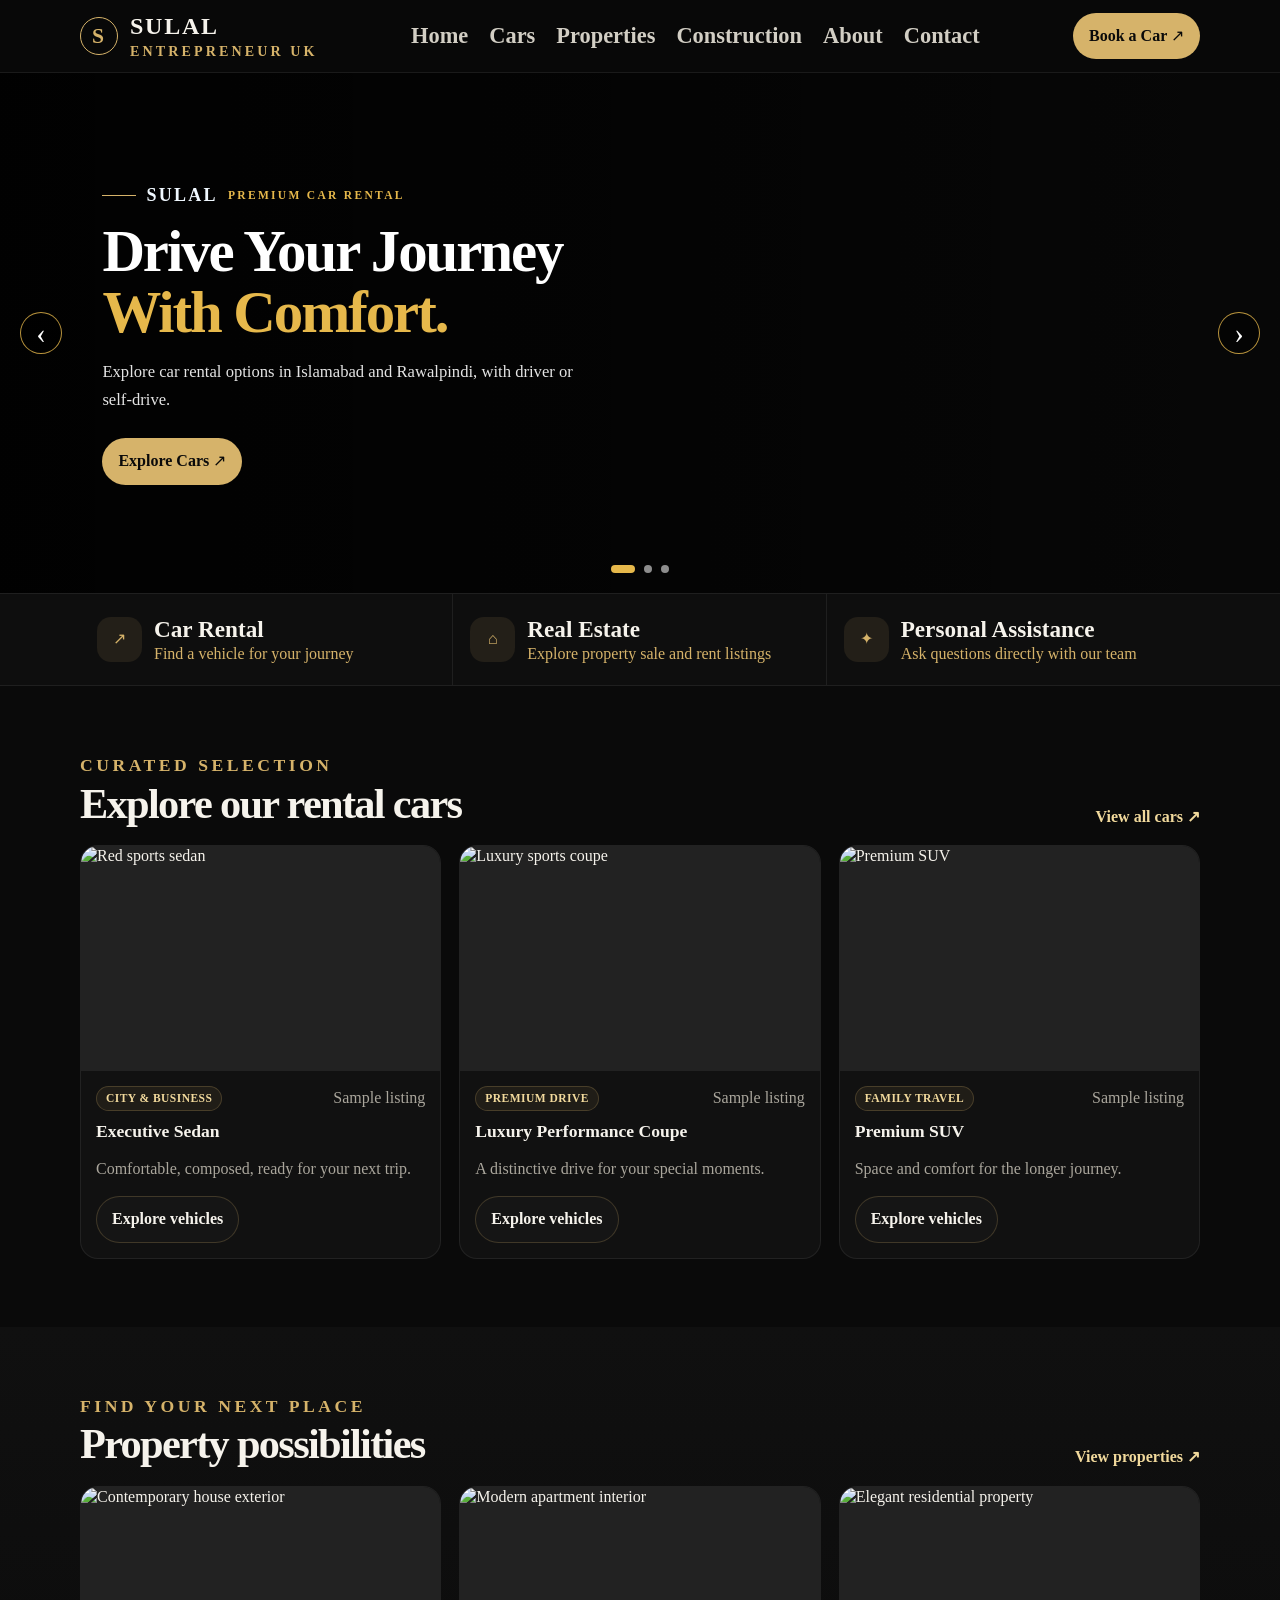
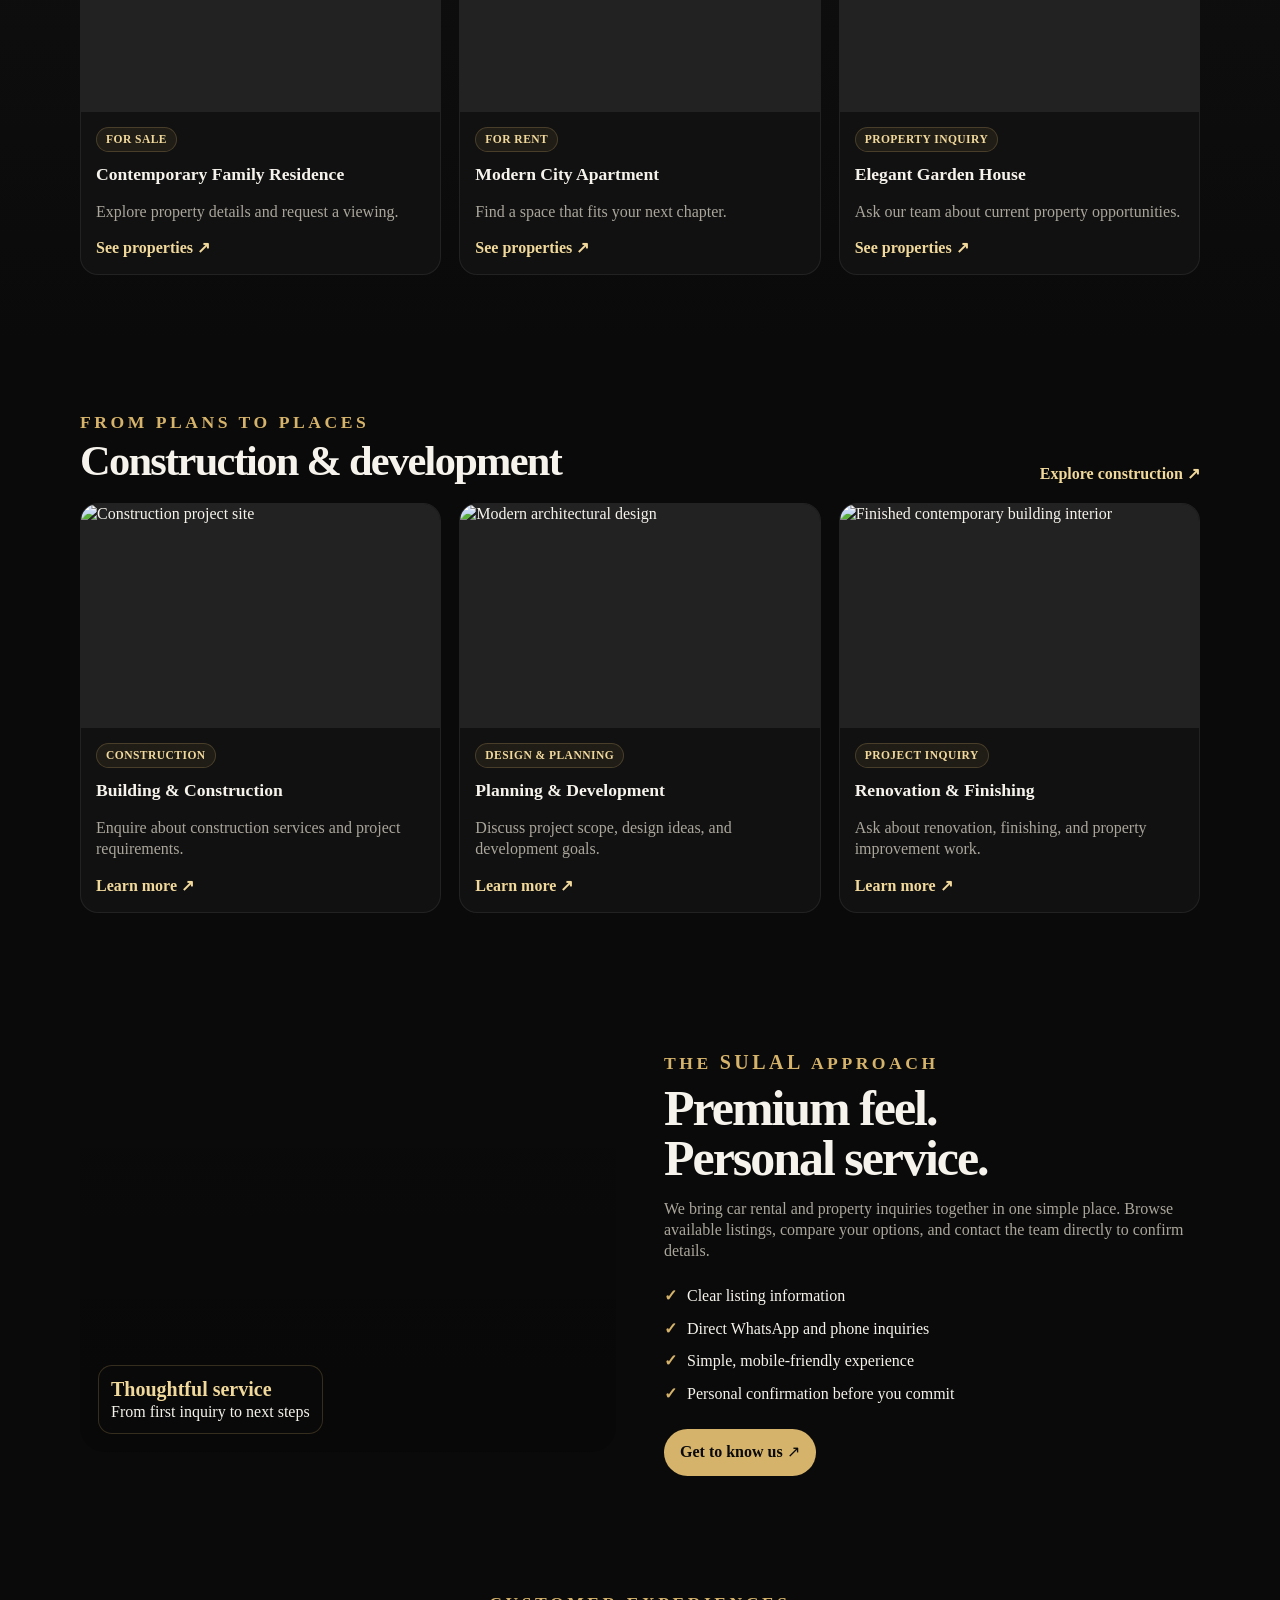
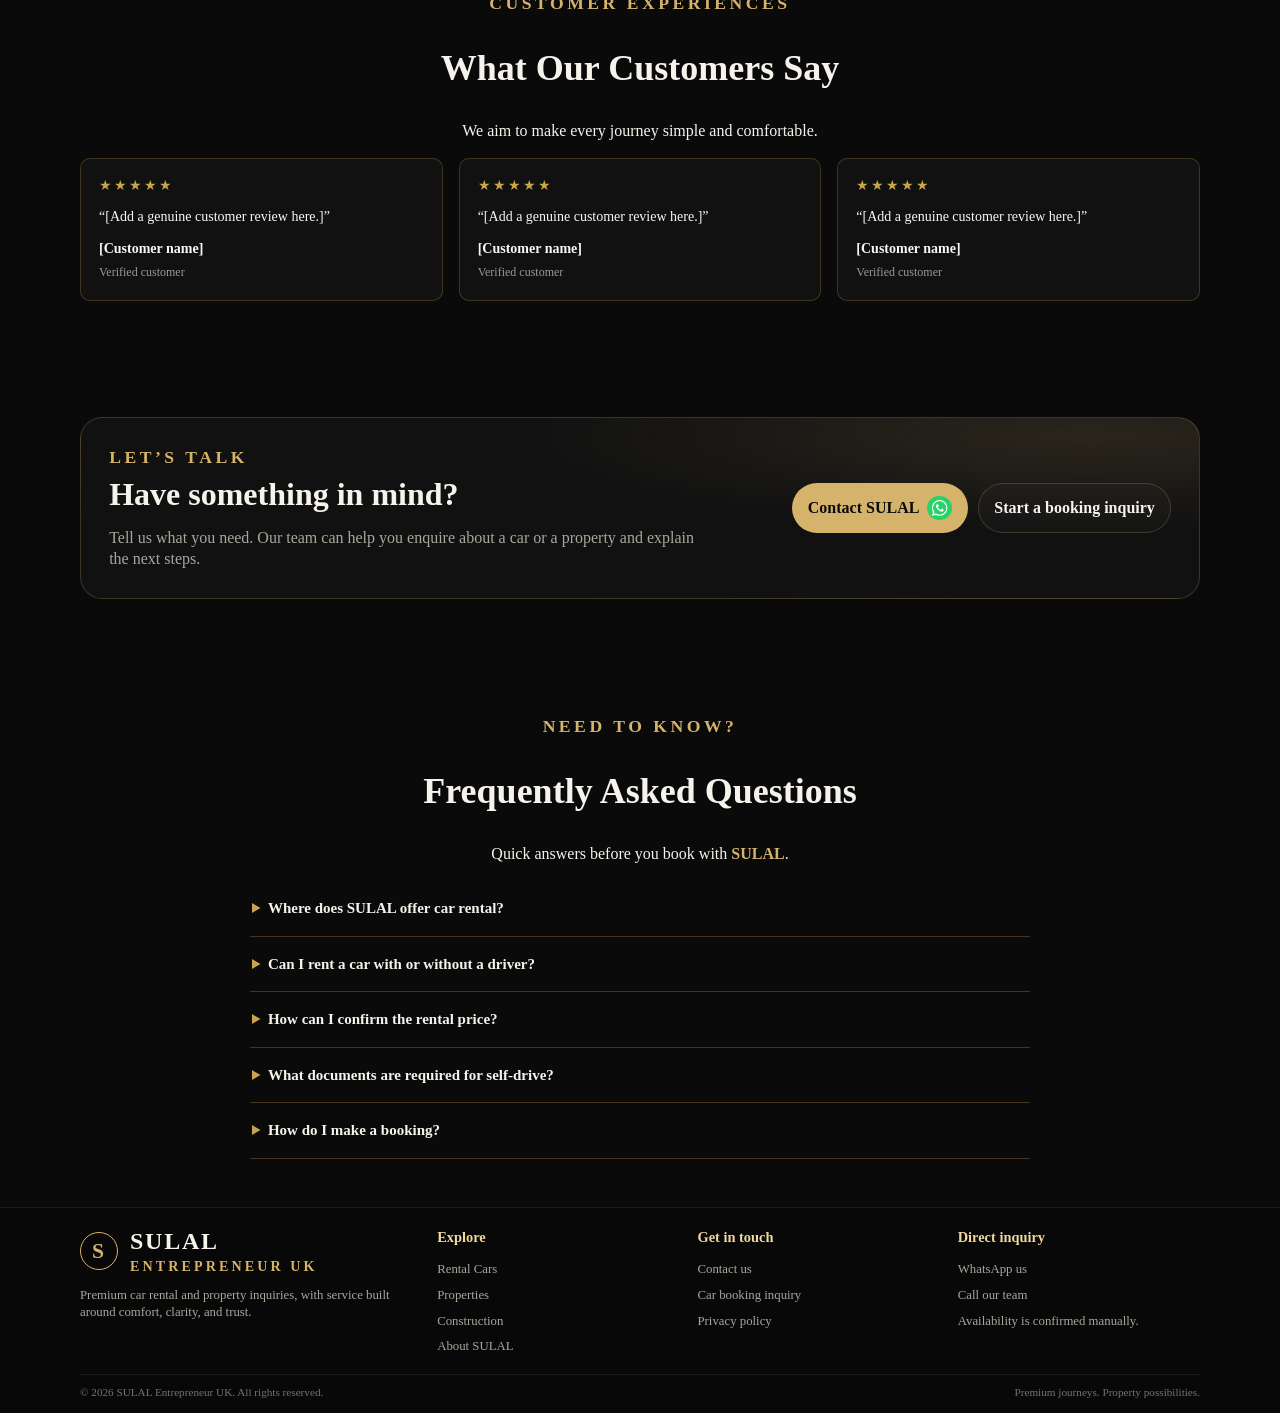
==== index.html @ 14d0d563 "initial files are added" ====
<!doctype html>
<html lang="en-GB">
  <head>
    <title>SULAL ENTREPRENEUR.UK</title>
    <meta
      name="description"
      content="Explore car rental options in Islamabad and Rawalpindi with driver or self-drive. View available cars and contact SULAL to confirm rates and availability."
    />
    <meta charset="utf-8" />
    <meta name="viewport" content="width=device-width, initial-scale=1" />
    <meta name="theme-color" content="#0a0a0a" />
    <link rel="icon" href="images/branding/favicon.svg" type="image/svg+xml" />
    <link rel="stylesheet" href="css/components.css" />
    <link rel="stylesheet" href="css/style.css" />
    <!-- <link rel="stylesheet" href="css/responsive.css" /> -->
    <link rel="stylesheet" href="css/responsiveClaude.css" />
    <script defer src="js/config.js"></script>
    <script defer src="js/main.js"></script>
  </head>
  <body>
    <header class="site-header">
      <div class="container navbar">
        <a
          class="brand"
          href="index.html"
          aria-label="SULAL Entrepreneur UK home"
          ><span class="brand-mark">S</span
          ><span class="brand-copy"
            ><strong>SULAL</strong><small>ENTREPRENEUR UK</small></span
          ></a
        >
        <nav
          class="nav-links"
          id="primary-navigation"
          aria-label="Main navigation"
        >
          <a href="index.html">Home</a><a href="cars.html">Cars</a
          ><a href="properties.html">Properties</a
          ><a href="construction.html">Construction</a
          ><a href="about.html">About</a><a href="contact.html">Contact</a>
        </nav>
        <div class="nav-actions">
          <a class="btn btn--gold btn--small" href="booking.html"
            >Book a Car ↗</a
          ><button
            class="menu-toggle"
            aria-label="Open navigation menu"
            aria-expanded="false"
            aria-controls="primary-navigation"
          >
            ☰
          </button>
        </div>
      </div>
    </header>
    <main>
      <section
        class="sulal-slider"
        id="sulalSlider"
        aria-label="SULAL services"
      >
        <article
          class="sulal-slide is-active"
          style="
            --slide-image: url(&quot;https://images.unsplash.com/photo-1503376780353-7e6692767b70?auto=format&fit=crop&w=2000&q=85&quot;);
          "
        >
          <div class="sulal-slide__content">
            <span class="hero-kicker"
              ><strong style="color: aliceblue; font-size: 18px">SULAL</strong
              >PREMIUM CAR RENTAL</span
            >
            <h1>Drive Your Journey<br /><em>With Comfort.</em></h1>
            <p>
              Explore car rental options in Islamabad and Rawalpindi, with
              driver or self-drive.
            </p>
            <a class="btn btn--gold" href="cars.html">Explore Cars ↗</a>
          </div>
        </article>
        <article
          class="sulal-slide"
          style="
            --slide-image: url(&quot;https://images.unsplash.com/photo-1541888946425-d81bb19240f5?auto=format&fit=crop&w=2000&q=85&quot;);
          "
        >
          <div class="sulal-slide__content">
            <span class="hero-kicker">CONSTRUCTION & DEVELOPMENT</span>
            <h1>Building a Better<br /><em>Tomorrow.</em></h1>
            <p>
              Discover SULAL construction, renovation and development services.
            </p>
            <a class="btn btn--gold" href="construction.html">Our Services ↗</a>
          </div>
        </article>
        <article
          class="sulal-slide"
          style="
            --slide-image: url(&quot;https://images.unsplash.com/photo-1600585154340-be6161a56a0c?auto=format&fit=crop&w=2000&q=85&quot;);
          "
        >
          <div class="sulal-slide__content">
            <span class="hero-kicker">REAL ESTATE</span>
            <h1>Find Your Perfect<br /><em>Property.</em></h1>
            <p>
              Explore property opportunities and contact our team for details.
            </p>
            <a class="btn btn--gold" href="properties.html"
              >Explore Properties ↗</a
            >
          </div>
        </article>
        <button
          class="sulal-slider__arrow sulal-slider__prev"
          type="button"
          aria-label="Previous slide"
        >
          ‹
        </button>
        <button
          class="sulal-slider__arrow sulal-slider__next"
          type="button"
          aria-label="Next slide"
        >
          ›
        </button>
        <div class="sulal-slider__dots" aria-label="Choose slide">
          <button
            class="is-active"
            type="button"
            aria-label="Show car rental slide"
          ></button
          ><button type="button" aria-label="Show construction slide"></button
          ><button type="button" aria-label="Show real estate slide"></button>
        </div>
      </section>
      <div class="service-strip">
        <div class="container service-strip__inner">
          <div class="service-point">
            <span class="service-icon">↗</span>
            <div>
              <strong>Car Rental</strong
              ><span>Find a vehicle for your journey</span>
            </div>
          </div>
          <div class="service-point">
            <span class="service-icon">⌂</span>
            <div>
              <strong>Real Estate</strong
              ><span>Explore property sale and rent listings</span>
            </div>
          </div>
          <div class="service-point">
            <span class="service-icon">✦</span>
            <div>
              <strong>Personal Assistance</strong
              ><span>Ask questions directly with our team</span>
            </div>
          </div>
        </div>
      </div>
      <section class="section">
        <div class="container">
          <div class="section-heading">
            <div>
              <span class="eyebrow">Curated selection</span>
              <h2>Explore our rental cars</h2>
            </div>
            <a class="text-link" href="cars.html">View all cars ↗</a>
          </div>
          <div class="grid">
            <article class="card">
              <div class="card__image">
                <img
                  src="https://images.unsplash.com/photo-1552519507-da3b142c6e3d?auto=format&fit=crop&w=900&q=80"
                  alt="Red sports sedan"
                  loading="lazy"
                />
              </div>
              <div class="card__body">
                <div class="card__topline">
                  <span class="pill">CITY & BUSINESS</span
                  ><span class="muted">Sample listing</span>
                </div>
                <h3>Executive Sedan</h3>
                <p class="muted">
                  Comfortable, composed, ready for your next trip.
                </p>
                <a class="btn btn--outline btn--small" href="cars.html"
                  >Explore vehicles</a
                >
              </div>
            </article>
            <article class="card">
              <div class="card__image">
                <img
                  src="https://images.unsplash.com/photo-1503376780353-7e6692767b70?auto=format&fit=crop&w=900&q=80"
                  alt="Luxury sports coupe"
                  loading="lazy"
                />
              </div>
              <div class="card__body">
                <div class="card__topline">
                  <span class="pill">PREMIUM DRIVE</span
                  ><span class="muted">Sample listing</span>
                </div>
                <h3>Luxury Performance Coupe</h3>
                <p class="muted">
                  A distinctive drive for your special moments.
                </p>
                <a class="btn btn--outline btn--small" href="cars.html"
                  >Explore vehicles</a
                >
              </div>
            </article>
            <article class="card">
              <div class="card__image">
                <img
                  src="https://images.unsplash.com/photo-1519641471654-76ce0107ad1b?auto=format&fit=crop&w=900&q=80"
                  alt="Premium SUV"
                  loading="lazy"
                />
              </div>
              <div class="card__body">
                <div class="card__topline">
                  <span class="pill">FAMILY TRAVEL</span
                  ><span class="muted">Sample listing</span>
                </div>
                <h3>Premium SUV</h3>
                <p class="muted">Space and comfort for the longer journey.</p>
                <a class="btn btn--outline btn--small" href="cars.html"
                  >Explore vehicles</a
                >
              </div>
            </article>
          </div>
        </div>
      </section>
      <section class="section section--soft">
        <div class="container">
          <div class="section-heading">
            <div>
              <span class="eyebrow">Find your next place</span>
              <h2>Property possibilities</h2>
            </div>
            <a class="text-link" href="properties.html">View properties ↗</a>
          </div>
          <div class="grid">
            <article class="card">
              <div class="card__image">
                <img
                  src="https://images.unsplash.com/photo-1600585154340-be6161a56a0c?auto=format&fit=crop&w=900&q=80"
                  alt="Contemporary house exterior"
                  loading="lazy"
                />
              </div>
              <div class="card__body">
                <span class="pill">FOR SALE</span>
                <h3 style="margin-top: 12px">Contemporary Family Residence</h3>
                <p class="muted">
                  Explore property details and request a viewing.
                </p>
                <a class="text-link" href="properties.html">See properties ↗</a>
              </div>
            </article>
            <article class="card">
              <div class="card__image">
                <img
                  src="https://images.unsplash.com/photo-1600607687939-ce8a6c25118c?auto=format&fit=crop&w=900&q=80"
                  alt="Modern apartment interior"
                  loading="lazy"
                />
              </div>
              <div class="card__body">
                <span class="pill">FOR RENT</span>
                <h3 style="margin-top: 12px">Modern City Apartment</h3>
                <p class="muted">Find a space that fits your next chapter.</p>
                <a class="text-link" href="properties.html">See properties ↗</a>
              </div>
            </article>
            <article class="card">
              <div class="card__image">
                <img
                  src="https://images.unsplash.com/photo-1600566753086-00f18fb6b3ea?auto=format&fit=crop&w=900&q=80"
                  alt="Elegant residential property"
                  loading="lazy"
                />
              </div>
              <div class="card__body">
                <span class="pill">PROPERTY INQUIRY</span>
                <h3 style="margin-top: 12px">Elegant Garden House</h3>
                <p class="muted">
                  Ask our team about current property opportunities.
                </p>
                <a class="text-link" href="properties.html">See properties ↗</a>
              </div>
            </article>
          </div>
        </div>
      </section>

      <section class="section">
        <div class="container">
          <div class="section-heading">
            <div>
              <span class="eyebrow">From plans to places</span>
              <h2>Construction & development</h2>
            </div>
            <a class="text-link" href="construction.html"
              >Explore construction ↗</a
            >
          </div>
          <div class="grid">
            <article class="card">
              <div class="card__image">
                <img
                  src="https://images.unsplash.com/photo-1541976590-713941681591?auto=format&fit=crop&w=900&q=80"
                  alt="Construction project site"
                  loading="lazy"
                />
              </div>
              <div class="card__body">
                <span class="pill">CONSTRUCTION</span>
                <h3 style="margin-top: 12px">Building & Construction</h3>
                <p class="muted">
                  Enquire about construction services and project requirements.
                </p>
                <a class="text-link" href="construction.html">Learn more ↗</a>
              </div>
            </article>
            <article class="card">
              <div class="card__image">
                <img
                  src="https://images.unsplash.com/photo-1600607687920-4e2a09cf159d?auto=format&fit=crop&w=900&q=80"
                  alt="Modern architectural design"
                  loading="lazy"
                />
              </div>
              <div class="card__body">
                <span class="pill">DESIGN & PLANNING</span>
                <h3 style="margin-top: 12px">Planning & Development</h3>
                <p class="muted">
                  Discuss project scope, design ideas, and development goals.
                </p>
                <a class="text-link" href="construction.html">Learn more ↗</a>
              </div>
            </article>
            <article class="card">
              <div class="card__image">
                <img
                  src="https://images.unsplash.com/photo-1600566753190-17f0baa2a6c3?auto=format&fit=crop&w=900&q=80"
                  alt="Finished contemporary building interior"
                  loading="lazy"
                />
              </div>
              <div class="card__body">
                <span class="pill">PROJECT INQUIRY</span>
                <h3 style="margin-top: 12px">Renovation & Finishing</h3>
                <p class="muted">
                  Ask about renovation, finishing, and property improvement
                  work.
                </p>
                <a class="text-link" href="construction.html">Learn more ↗</a>
              </div>
            </article>
          </div>
        </div>
      </section>
      <section class="section">
        <div class="container about-grid">
          <div class="about-visual">
            <div class="about-stamp">
              <strong>Thoughtful service</strong
              ><span>From first inquiry to next steps</span>
            </div>
          </div>
          <div class="about-copy">
            <span class="eyebrow"
              >The
              <strong style="font-size: 20px">SULAL</strong>
              approach</span
            >
            <h2>Premium feel.<br />Personal service.</h2>
            <p>
              We bring car rental and property inquiries together in one simple
              place. Browse available listings, compare your options, and
              contact the team directly to confirm details.
            </p>
            <ul class="check-list">
              <li>Clear listing information</li>
              <li>Direct WhatsApp and phone inquiries</li>
              <li>Simple, mobile-friendly experience</li>
              <li>Personal confirmation before you commit</li>
            </ul>
            <a class="btn btn--gold" href="about.html">Get to know us ↗</a>
          </div>
        </div>
      </section>
      <!-- new addition of customer experience  -->
      <section class="testimonials section-padding" id="feedback">
        <div class="container">
          <div class="section-headingFAQ">
            <span class="eyebrow">CUSTOMER EXPERIENCES</span>
            <h2>What Our Customers Say</h2>
            <p>We aim to make every journey simple and comfortable.</p>
          </div>

          <div class="testimonial-grid">
            <article class="testimonial-card">
              <div class="stars" aria-label="5 out of 5 stars">★★★★★</div>
              <p>“[Add a genuine customer review here.]”</p>
              <h3>[Customer name]</h3>
              <span>Verified customer</span>
            </article>

            <article class="testimonial-card">
              <div class="stars" aria-label="5 out of 5 stars">★★★★★</div>
              <p>“[Add a genuine customer review here.]”</p>
              <h3>[Customer name]</h3>
              <span>Verified customer</span>
            </article>

            <article class="testimonial-card">
              <div class="stars" aria-label="5 out of 5 stars">★★★★★</div>
              <p>“[Add a genuine customer review here.]”</p>
              <h3>[Customer name]</h3>
              <span>Verified customer</span>
            </article>
          </div>
        </div>
      </section>
      <!-- end -->
      <section class="section">
        <div class="container">
          <div class="cta-panel">
            <div>
              <span class="eyebrow">Let’s talk</span>
              <h2>Have something in mind?</h2>
              <p>
                Tell us what you need. Our team can help you enquire about a car
                or a property and explain the next steps.
              </p>
            </div>
            <div style="display: flex; flex-wrap: wrap; gap: 10px">
              <a class="btn btn--gold" href="contact.html"
                >Contact SULAL
                <span
                  ><img
                    class="whatsapp-Logo"
                    src="/images/whatsapp.logo.png"
                    alt="" /></span></a
              ><a class="btn btn--outline" href="booking.html"
                >Start a booking inquiry</a
              >
            </div>
          </div>
        </div>
      </section>
      <!-- Faq  -->
      <section class="faq section-padding" id="faq">
        <div class="container">
          <div class="section-headingFAQ">
            <span class="eyebrow">NEED TO KNOW?</span>
            <h2>Frequently Asked Questions</h2>
            <p>
              Quick answers before you book with
              <strong style="color: var(--gold)">SULAL</strong>.
            </p>
          </div>

          <div class="faq-list">
            <details class="faq-item">
              <summary>Where does SULAL offer car rental?</summary>
              <p>
                Contact our team to confirm service availability in Islamabad,
                Rawalpindi and your pickup area.
              </p>
            </details>

            <details class="faq-item">
              <summary>Can I rent a car with or without a driver?</summary>
              <p>
                Contact us to confirm which options are available for your
                selected car and rental dates.
              </p>
            </details>

            <details class="faq-item">
              <summary>How can I confirm the rental price?</summary>
              <p>
                Send your selected car, dates and pickup location through
                WhatsApp to request a quote.
              </p>
            </details>

            <details class="faq-item">
              <summary>What documents are required for self-drive?</summary>
              <p>
                Please contact us to confirm the current licence, identification
                and eligibility requirements.
              </p>
            </details>

            <details class="faq-item">
              <summary>How do I make a booking?</summary>
              <p>
                Send us your preferred car, travel dates and pickup location on
                WhatsApp. Your booking is confirmed only after SULAL confirms
                availability and the booking details.
              </p>
            </details>
          </div>
        </div>
      </section>
    </main>
    <footer class="site-footer">
      <div class="container">
        <div class="footer-grid">
          <div class="footer-about">
            <a class="brand" href="index.html"
              ><span class="brand-mark">S</span
              ><span class="brand-copy"
                ><strong>SULAL</strong><small>ENTREPRENEUR UK</small></span
              ></a
            >
            <p>
              Premium car rental and property inquiries, with service built
              around comfort, clarity, and trust.
            </p>
          </div>
          <div class="footer-col">
            <h4>Explore</h4>
            <a href="cars.html">Rental Cars</a
            ><a href="properties.html">Properties</a
            ><a href="construction.html">Construction</a
            ><a href="about.html">About SULAL</a>
          </div>
          <div class="footer-col">
            <h4>Get in touch</h4>
            <a href="contact.html">Contact us</a
            ><a href="booking.html">Car booking inquiry</a
            ><a href="privacy.html">Privacy policy</a>
          </div>
          <div class="footer-col">
            <h4>Direct inquiry</h4>
            <a href="javascript:void(0)" data-whatsapp>WhatsApp us</a
            ><a href="javascript:void(0)" data-call>Call our team</a>
            <p>Availability is confirmed manually.</p>
          </div>
        </div>
        <div class="footer-bottom">
          <span
            >© <span data-year></span> SULAL Entrepreneur UK. All rights
            reserved.</span
          ><span>Premium journeys. Property possibilities.</span>
        </div>
      </div>
    </footer>
  </body>
</html>
---- css/components.css ----
:root {
  --black: #0a0a0a;
  --surface: #111111;
  --surface-2: #181818;
  --gold: #d6b36a;
  --gold-light: #f1d99c;
  --text: #f6f3ec;
  --muted: #aaa69c;
  --line: rgba(214, 179, 106, 0.22);
  --radius: 18px;
  --shadow: 0 18px 50px rgba(0, 0, 0, 0.32);
}
* {
  box-sizing: border-box;
}
html {
  scroll-behavior: smooth;
}
body {
  margin: 0;
  background: var(--black);
  color: var(--text);
  /* font-family: Inter, "Segoe UI", Arial, sans-serif; */
  font-family: "Times New Roman", Times, serif;
  line-height: 1.3;
}
img {
  max-width: 100%;
  display: block;
}
a {
  color: inherit;
  text-decoration: none;
}
button,
input,
select,
textarea {
  font: inherit;
}
button,
.btn {
  cursor: pointer;
}
.container {
  width: min(1120px, calc(100% - 40px));
  margin-inline: auto;
}
.section {
  padding: 68px 0;
}
.section--soft {
  background: linear-gradient(180deg, #101010, #0a0a0a);
}

.eyebrow {
  color: var(--gold);
  font-size: 1.1rem;
  font-weight: 800;
  letter-spacing: 0.2em;
  text-transform: uppercase;
}
.section-heading {
  display: flex;
  justify-content: space-between;
  align-items: end;
  gap: 20px;
  margin-bottom: 18px;
}
.section-heading h2 {
  margin: 4px 0 0;
  font-size: clamp(1.75rem, 3.4vw, 2.65rem);
  line-height: 1.1;
  letter-spacing: -0.04em;
}
.section-heading p {
  max-width: 440px;
  color: var(--muted);
  margin: 0;
}
.btn {
  display: inline-flex;
  align-items: center;
  justify-content: center;
  gap: 8px;
  border: 1px solid transparent;
  border-radius: 999px;
  padding: 12px 15px;
  font-weight: 550;
  transition: 0.25s ease;
}
.btn--gold {
  background: var(--gold);
  color: var(--black);
}
.btn--gold:hover {
  background: var(--gold-light);
  transform: translateY(-2px);
}
.btn--outline {
  border-color: var(--line);
  color: var(--text);
  background: rgba(255, 255, 255, 0.02);
}
.btn--outline:hover {
  border-color: var(--gold);
  color: var(--gold-light);
}
.btn--small {
  padding: 12px 15px;
  font-size: 1rem;
}

.text-link {
  color: var(--gold-light);
  font-weight: 750;
}
.text-link:hover {
  color: white;
}
.card {
  background: var(--surface);
  border: 1px solid rgba(255, 255, 255, 0.07);
  border-radius: var(--radius);
  overflow: hidden;
  transition:
    transform 0.25s,
    border-color 0.25s;
}
.card:hover {
  transform: translateY(-5px);
  border-color: var(--line);
}
.card__body {
  padding: 15px;
}
.card__image {
  aspect-ratio: 16 / 10;
  overflow: hidden;
  background: #222;
}
.card__image img {
  width: 100%;
  height: 100%;
  object-fit: cover;
  transition: transform 0.45s;
}
.card:hover .card__image img {
  transform: scale(1.04);
}
.card__topline {
  display: flex;
  justify-content: space-between;
  align-items: center;
  gap: 12px;
  margin-bottom: 10px;
}
.pill {
  display: inline-flex;
  align-items: center;
  border: 1px solid var(--line);
  color: var(--gold-light);
  background: rgba(214, 179, 106, 0.08);
  border-radius: 999px;
  padding: 5px 10px;
  font-size: 0.72rem;
  font-weight: 800;
  letter-spacing: 0.04em;
}
.muted {
  color: var(--muted);
}
.price {
  color: var(--gold-light);
  font-size: 1.18rem;
  font-weight: 850;
}
.price small {
  font-size: 0.76rem;
  font-weight: 600;
  color: var(--muted);
}
.card h3 {
  font-size: 1.22rem;
  line-height: 1.25;
  margin: 0 0 9px;
}
.card__specs {
  display: flex;
  flex-wrap: wrap;
  gap: 12px;
  color: var(--muted);
  font-size: 0.85rem;
  margin: 15px 0 18px;
}
.card__actions {
  display: flex;
  flex-wrap: wrap;
  gap: 8px;
}
.grid {
  display: grid;
  grid-template-columns: repeat(3, minmax(0, 1fr));
  gap: 18px;
}
.form-card {
  background: var(--surface);
  border: 1px solid var(--line);
  border-radius: var(--radius);
  padding: 24px;
}
.form-grid {
  display: grid;
  grid-template-columns: repeat(2, minmax(0, 1fr));
  gap: 17px;
}
.field {
  display: flex;
  flex-direction: column;
  gap: 7px;
}
.field--full {
  grid-column: 1 / -1;
}
.field label {
  color: #e9e3d6;
  font-size: 0.9rem;
  font-weight: 700;
}
.field input,
.field select,
.field textarea,
.filter-control {
  width: 100%;
  color: var(--text);
  background: #0b0b0b;
  border: 1px solid #33302a;
  border-radius: 12px;
  padding: 13px 14px;
  outline: none;
}
.field input:focus,
.field select:focus,
.field textarea:focus,
.filter-control:focus {
  border-color: var(--gold);
  box-shadow: 0 0 0 3px rgba(214, 179, 106, 0.1);
}
.field select option {
  background: #111;
}
.notice {
  border: 1px solid var(--line);
  border-radius: 12px;
  padding: 14px 16px;
  color: var(--muted);
  font-size: 0.9rem;
  background: rgba(214, 179, 106, 0.05);
}
.empty-state {
  text-align: center;
  padding: 44px 20px;
  border: 1px dashed #3a3529;
  border-radius: var(--radius);
  color: var(--muted);
}
.empty-state h3 {
  color: var(--text);
}
.page-hero {
  padding: 54px 0 34px;
  background:
    radial-gradient(
      ellipse at 80% 0%,
      rgba(214, 179, 106, 0.13),
      transparent 40%
    ),
    #0c0c0c;
  border-bottom: 1px solid rgba(255, 255, 255, 0.06);
}
.page-hero h1 {
  font-size: clamp(1.4rem, 3.6vw, 2.6rem);
  line-height: 1.02;
  letter-spacing: -0.05em;
  margin: 6px 0;
}
.page-hero p {
  color: var(--muted);
  max-width: 640px;
  margin: 0;
}
.toast {
  position: fixed;
  bottom: 22px;
  left: 50%;
  transform: translateX(-50%);
  background: #f1d99c;
  color: #15110a;
  padding: 12px 18px;
  border-radius: 999px;
  box-shadow: var(--shadow);
  z-index: 1000;
  font-weight: 750;
}

/* Compact luxury polish: refined scale, spacing and card proportions. */
.section-heading p {
  font-size: 0.94rem;
}
.card h3 {
  font-size: 1.1rem;
}
.card__specs {
  gap: 9px;
  font-size: 0.8rem;
  margin: 12px 0 15px;
}
.pill {
  padding: 4px 9px;
}
.field input,
.field select,
.field textarea,
.filter-control {
  padding: 11px 12px;
}
.form-grid {
  gap: 14px;
}
---- css/style.css ----
/* SULAL main design system — premium black and gold */
:root {
  color-scheme: dark;
}
.site-header {
  position: sticky;
  top: 0;
  z-index: 100;
  background: rgba(8, 8, 8, 0.88);
  backdrop-filter: blur(8px);
  border-bottom: 1px solid rgba(255, 255, 255, 0.07);
}
.navbar {
  min-height: 72px;
  display: flex;
  align-items: center;
  justify-content: space-between;
  gap: 28px;
}
.brand {
  display: flex;
  align-items: center;
  gap: 12px;
  font-weight: 900;
  letter-spacing: 0.11em;
}
.brand-mark {
  width: 38px;
  height: 38px;
  display: grid;
  place-items: center;
  border: 1px solid var(--gold);
  color: var(--gold);
  border-radius: 50%;
  /* font-family: Georgia, serif; */
  font-family: "Times New Roman", Times, serif;
  font-size: 1.35rem;
}
.brand-copy {
  display: flex;
  flex-direction: column;
  line-height: 1.1;
}
.brand-copy strong {
  font-size: 1.5rem;
}
.brand-copy small {
  color: var(--gold);
  font-size: 0.88rem;
  letter-spacing: 0.22em;
  margin-top: 5px;
}
.nav-links {
  display: flex;
  align-items: center;
  gap: 21px;
  color: #d2cec4;
  font-size: 1.4rem;
  font-weight: 650;
}
.nav-links a:hover,
.nav-links a[aria-current="page"] {
  color: var(--gold-light);
}
.nav-actions {
  display: flex;
  align-items: center;
  gap: 10px;
}
.menu-toggle {
  display: none;
  border: 1px solid var(--line);
  background: transparent;
  color: var(--text);
  border-radius: 12px;
  width: 44px;
  height: 44px;
  font-size: 1.3rem;
}
.hero {
  min-height: 560px;
  display: grid;
  align-items: center;
  position: relative;
  overflow: hidden;
  background:
    linear-gradient(
      90deg,
      rgba(5, 5, 5, 0.96) 0%,
      rgba(5, 5, 5, 0.83) 45%,
      rgba(5, 5, 5, 0.15) 100%
    ),
    url("https://images.unsplash.com/photo-1503376780353-7e6692767b70?auto=format&fit=crop&w=2200&q=85")
      center/cover;
}
.hero::after {
  content: "";
  position: absolute;
  inset: auto 0 0;
  height: 150px;
  background: linear-gradient(transparent, var(--black));
  pointer-events: none;
}
.hero-content {
  position: relative;
  z-index: 1;
  max-width: 650px;
  padding: 72px 0 82px;
}
.hero-kicker {
  display: inline-flex;
  align-items: center;
  gap: 10px;
  color: var(--gold-light);
  letter-spacing: 0.19em;
  text-transform: uppercase;
  font-size: 0.75rem;
  font-weight: 800;
}
.hero-kicker::before {
  content: "";
  width: 34px;
  height: 1px;
  background: var(--gold);
}
.hero h1 {
  font-size: clamp(2.8rem, 6.2vw, 5.2rem);
  letter-spacing: -0.07em;
  line-height: 0.96;
  margin: 22px 0;
  max-width: 780px;
}
.hero h1 span {
  color: var(--gold);
}
.hero p {
  color: #d0ccc4;
  max-width: 530px;
  font-size: 1rem;
}
.hero-buttons {
  display: flex;
  flex-wrap: wrap;
  gap: 10px;
  margin-top: 24px;
}
.hero-note {
  margin-top: 30px;
  display: flex;
  gap: 24px;
  flex-wrap: wrap;
  color: #c4bfb3;
  font-size: 0.86rem;
}
.hero-note strong {
  color: var(--text);
  display: block;
  font-size: 1.15rem;
}
.service-strip {
  border-block: 1px solid rgba(255, 255, 255, 0.07);
  background: #0e0e0e;
}
.service-strip__inner {
  display: grid;
  grid-template-columns: repeat(3, 1fr);
}
.service-point {
  display: flex;
  align-items: center;
  gap: 12px;
  padding: 20px 17px;
  border-right: 1px solid rgba(255, 255, 255, 0.07);
}
.service-point:last-child {
  border-right: 0;
}
.service-icon {
  width: 45px;
  height: 45px;
  display: grid;
  place-items: center;
  border-radius: 14px;
  background: rgba(214, 179, 106, 0.1);
  color: var(--gold);
  font-size: 1.4rem;
}

.service-point strong {
  display: block;
  font-size: 1.45rem;
}

.service-point span {
  color: var(--gold);
  font-size: 1rem;
}

.about-grid {
  display: grid;
  grid-template-columns: 1fr 1fr;
  align-items: center;
  gap: 48px;
}
.about-visual {
  min-height: 380px;
  border-radius: 24px;
  overflow: hidden;
  position: relative;
  background:
    linear-gradient(0deg, rgba(0, 0, 0, 0.25), transparent),
    url("https://images.unsplash.com/photo-1600585154340-be6161a56a0c?auto=format&fit=crop&w=1200&q=85")
      center/cover;
}
.about-stamp {
  position: absolute;
  bottom: 17px;
  left: 22px;
  padding: 10px 12px;
  background: rgba(10, 10, 10, 0.85);
  backdrop-filter: blur(12px);
  border: 1px solid var(--line);
  border-radius: 14px;
}
.about-stamp strong {
  display: block;
  color: var(--gold-light);
  font-size: 1.4rem;
}
.about-copy h2 {
  font-size: clamp(2.4rem, 3.9vw, 3.2rem);
  line-height: 1;
  margin: 9px 0 8px;
  letter-spacing: -0.04em;
}
.about-copy p {
  color: var(--muted);
}
.check-list {
  list-style: none;
  padding: 0;
  margin: 24px 0;
  display: grid;
  gap: 12px;
}
.check-list li::before {
  content: "✓";
  color: var(--gold);
  font-weight: 900;
  margin-right: 10px;
}
.cta-panel {
  border: 1px solid var(--line);
  border-radius: 26px;
  padding: clamp(10px, 3vw, 34px);
  display: flex;
  align-items: center;
  justify-content: space-between;
  gap: 30px;
  background:
    radial-gradient(
      ellipse at 90% 10%,
      rgba(214, 179, 106, 0.13),
      transparent 40%
    ),
    #111;
}
.cta-panel h2 {
  margin: 8px 0;
  font-size: clamp(1.8rem, 4vw, 3rem);
  line-height: 1.1;
}
.cta-panel p {
  color: var(--muted);
  margin-bottom: 0;
  max-width: 600px;
}
.site-footer {
  border-top: 1px solid rgba(255, 255, 255, 0.08);
  background: #080808;
  padding: 20px 0 14px;
}
.footer-grid {
  display: grid;
  grid-template-columns: 1.4fr 1fr 1fr 1fr;
  gap: 18px;
}
.footer-about p {
  color: var(--muted);
  max-width: 330px;
  font-size: 0.8rem;
}
.footer-col h4 {
  margin: 0 0 15px;
  color: var(--gold-light);
  font-size: 0.9rem;
}
.footer-col a,
.footer-col p {
  display: block;
  color: var(--muted);
  margin: 9px 0;
  font-size: 0.8rem;
}
.footer-col a:hover {
  color: var(--gold-light);
}
.footer-bottom {
  display: flex;
  justify-content: space-between;
  gap: 20px;
  border-top: 1px solid rgba(255, 255, 255, 0.08);
  margin-top: 10px;
  padding-top: 10px;
  color: #77736b;
  font-size: 0.7rem;
}
.filter-bar {
  display: grid;
  grid-template-columns: 2fr 1fr 1fr auto;
  gap: 12px;
  padding: 8px;
  background: #111;
  border: 1px solid rgba(255, 255, 255, 0.07);
  border-radius: 16px;
  margin-bottom: 28px;
}
.details-layout {
  display: grid;
  grid-template-columns: 1.15fr 0.85fr;
  gap: 30px;
  align-items: start;
}
.details-image {
  border-radius: 22px;
  overflow: hidden;
  background: #191919;
}
.details-image img {
  width: 100%;
  aspect-ratio: 16/11;
  object-fit: cover;
}
.details-panel {
  padding: 14px;
  border: 1px solid var(--line);
  border-radius: 20px;
  background: #4a0404;
}
.details-panel h1 {
  margin: 12px 0;
  font-size: clamp(2rem, 4vw, 3.4rem);
  line-height: 1.05;
}
.spec-grid {
  display: grid;
  grid-template-columns: repeat(2, 1fr);
  gap: 12px;
  margin: 22px 0;
}
.spec-item {
  background: #191919;
  border-radius: 12px;
  padding: 14px;
}
.spec-item span {
  display: block;
  color: var(--muted);
  font-size: 0.78rem;
}
.spec-item strong {
  display: block;
  margin-top: 4px;
}
.detail-copy {
  color: var(--muted);
}
.legal-copy {
  max-width: 820px;
}
.legal-copy h2 {
  margin-top: 32px;
}
.legal-copy p,
.legal-copy li {
  color: var(--muted);
}

/* Compact luxury polish across shared sections. */
.hero-kicker {
  font-size: 0.7rem;
}
.hero-note strong {
  font-size: 1.05rem;
}
.about-stamp {
  bottom: 18px;
  left: 18px;
  padding: 10px 12px;
}
.about-stamp strong {
  font-size: 1.25rem;
}
.cta-panel {
  border-radius: 22px;
  padding: clamp(26px, 2.2vw, 32px);
  gap: 44px;
}
.cta-panel h2 {
  font-size: clamp(1rem, 2.9vw, 2rem);
}
.filter-bar {
  gap: 10px;
  padding: 14px;
  margin-bottom: 22px;
}
.details-panel h1 {
  font-size: clamp(1.8rem, 3.4vw, 2.8rem);
}
.spec-item {
  padding: 12px;
}

/* SULAL automatic luxury hero slider */
.sulal-slider {
  position: relative;
  height: clamp(360px, 42vw, 520px);
  overflow: hidden;
  isolation: isolate;
  background: #080808;
  color: #fff;
}
.sulal-slide {
  position: absolute;
  inset: 0;
  display: flex;
  align-items: center;
  padding: clamp(28px, 8vw, 112px);
  background-image:
    linear-gradient(
      90deg,
      rgba(0, 0, 0, 0.86) 0%,
      rgba(0, 0, 0, 0.56) 48%,
      rgba(0, 0, 0, 0.12) 100%
    ),
    var(--slide-image);
  background-position: center;
  background-size: cover;
  opacity: 0;
  visibility: hidden;
  transform: scale(1.025);
  transition:
    opacity 0.75s ease,
    transform 5.5s ease,
    visibility 0.75s ease;
}
.sulal-slide.is-active {
  opacity: 1;
  visibility: visible;
  transform: scale(1);
  z-index: 1;
}
.sulal-slide__content {
  max-width: 570px;
  position: relative;
  z-index: 2;
}
.sulal-slide__content .hero-kicker {
  color: #e6b84b;
  font-size: 0.72rem;
  letter-spacing: 0.2em;
  font-weight: 700;
}
.sulal-slide__content h1 {
  font-size: clamp(2.15rem, 4.6vw, 4.2rem);
  line-height: 1.04;
  letter-spacing: -0.035em;
  margin: 14px 0;
}
.sulal-slide__content h1 em {
  color: #e6b84b;
  font-style: normal;
}
.sulal-slide__content p {
  max-width: 480px;
  color: #e4e4e4;
  font-size: clamp(0.9rem, 1.3vw, 1.05rem);
  line-height: 1.7;
  margin: 0 0 24px;
}
.sulal-slider__arrow {
  position: absolute;
  top: 50%;
  z-index: 4;
  transform: translateY(-50%);
  width: 42px;
  height: 42px;
  border: 1px solid rgba(230, 184, 75, 0.8);
  border-radius: 50%;
  color: #fff;
  background: rgba(0, 0, 0, 0.42);
  font-size: 1.8rem;
  line-height: 1;
  cursor: pointer;
}
.sulal-slider__prev {
  left: 20px;
}
.sulal-slider__next {
  right: 20px;
}
.sulal-slider__arrow:hover {
  color: #111;
  background: #e6b84b;
}
.sulal-slider__dots {
  position: absolute;
  z-index: 4;
  bottom: 20px;
  left: 50%;
  transform: translateX(-50%);
  display: flex;
  gap: 9px;
}
.sulal-slider__dots button {
  width: 8px;
  height: 8px;
  padding: 0;
  border: 0;
  border-radius: 50%;
  background: rgba(255, 255, 255, 0.55);
  cursor: pointer;
  transition:
    width 0.2s ease,
    background 0.2s ease;
}
.sulal-slider__dots button.is-active {
  width: 24px;
  border-radius: 8px;
  background: #e6b84b;
}
@media (max-width: 600px) {
  .sulal-slider {
    height: 410px;
  }
  /* uncomment  */
  .menu-toggle {
    display: grid;
    place-items: center;
  }
  .nav-links {
    display: none;
    position: absolute;
    top: calc(100% + 1px);
    left: 0;
    right: 0;
    padding: 18px 22px 24px;
    background: #0b0b0b;
    border-bottom: 1px solid var(--line);
    flex-direction: column;
    align-items: stretch;
    gap: 0;
  }
  .nav-links.is-open {
    display: flex;
  }
  /* uncomeent */
  .sulal-slide {
    padding: 28px 42px;
    background-position: center;
  }
  .sulal-slide__content h1 {
    font-size: clamp(2rem, 9vw, 2.7rem);
  }
  .sulal-slide__content p {
    font-size: 0.9rem;
  }
  .sulal-slider__prev {
    left: 7px;
  }
  .sulal-slider__next {
    right: 7px;
  }
  .sulal-slider__arrow {
    width: 32px;
    height: 32px;
    font-size: 1.4rem;
  }
}
@media (prefers-reduced-motion: reduce) {
  .sulal-slide {
    transition: opacity 0.2s ease;
    transform: none;
  }
}
/* cuetomer experience and faq */
/* Customer feedback and FAQ */
.testimonials,
.faq {
  padding: 48px 0;
}

.section-headingFAQ {
  text-align: center;
  max-width: 600px;
  margin: 0 auto 13px;
}
.section-headingFAQ h2 {
  font-size: 36px;
}
/*
.ow {
  color: #c9a448;
  font-size: 11px;
  font-weight: 700;
  letter-spacing: 2px;
}

.section-heading h2 {
  font-size: clamp(25px, 3vw, 34px);
  line-height: 1.2;
  margin: 10px 0;
}

.section-heading p {
  font-size: 14px;
  line-height: 1.6;
  color: #888;
} */

.testimonial-grid {
  display: grid;
  grid-template-columns: repeat(3, minmax(0, 1fr));
  gap: 16px;
}

.testimonial-card {
  padding: 18px;
  border: 1px solid rgba(201, 164, 72, 0.25);
  border-radius: 10px;
  background: #111;
  color: #f7f7f7;
}
.testimonial-card:hover {
  transform: translateY(-6px);
  border-color: var(--line);
  background-color: var(--line);
}

.stars {
  color: #c9a448;
  letter-spacing: 2px;
  font-size: 14px;
}

.testimonial-card p {
  font-size: 14px;
  line-height: 1.2;
}

.testimonial-card h3 {
  font-size: 14px;
  margin: 12px 0 3px;
}

.testimonial-card span {
  color: #999;
  font-size: 12px;
}

.faq-list {
  max-width: 780px;
  margin: auto;
}

.faq-item {
  border-bottom: 1px solid rgba(201, 164, 72, 0.3);
  padding: 16px 2px;
}

.faq-item summary {
  cursor: pointer;
  font-size: 15px;
  font-weight: 600;
  line-height: 1.5;
}

.faq-item summary::marker {
  color: #c9a448;
}

.faq-item p {
  color: #aaa;
  font-size: 14px;
  line-height: 1.7;
  margin: 12px 0 2px;
}

@media (max-width: 760px) {
  .testimonial-grid {
    grid-template-columns: 1fr;
  }

  .testimonials,
  .faq {
    padding: 36px 0;
  }

  .testimonial-card {
    padding: 18px;
  }
}
.whatsapp-Logo {
  width: 25px;
  border-radius: 50%;
}
---- css/responsive.css ----
/* All responsive rules live in this file. */
@media (max-width: 1050px) {
  .nav-links {
    gap: 15px;
  }
  .nav-actions .btn {
    padding: 11px 15px;
  }
  .grid {
    grid-template-columns: repeat(2, minmax(0, 1fr));
  }
  .footer-grid {
    grid-template-columns: repeat(2, minmax(0, 1fr));
  }
  .about-grid {
    gap: 36px;
  }
}
@media (max-width: 800px) {
  .navbar {
    min-height: 64px;
  }
  .menu-toggle {
    display: grid;
    place-items: center;
  }
  .nav-links {
    display: none;
    position: absolute;
    top: calc(100% + 1px);
    left: 0;
    right: 0;
    padding: 18px 22px 24px;
    background: #0b0b0b;
    border-bottom: 1px solid var(--line);
    flex-direction: column;
    align-items: stretch;
    gap: 0;
  }
  .nav-links.is-open {
    display: flex;
  }
  .nav-links a {
    padding: 13px 0;
    border-bottom: 1px solid rgba(255, 255, 255, 0.06);
  }
  .nav-actions {
    margin-left: auto;
  }
  .nav-actions .btn {
    display: none;
  }
  .hero {
    min-height: 500px;
    background-position: 60% center;
  }
  .hero-content {
    padding: 64px 0 72px;
  }
  .service-strip__inner {
    grid-template-columns: 1fr;
  }
  .service-point {
    border-right: 0;
    border-bottom: 1px solid rgba(255, 255, 255, 0.07);
    padding: 18px 4px;
  }
  .service-point:last-child {
    border-bottom: 0;
  }
  .about-grid,
  .details-layout {
    grid-template-columns: 1fr;
  }
  .about-visual {
    min-height: 300px;
  }
  .filter-bar {
    grid-template-columns: 1fr 1fr;
  }
  .section {
    padding: 52px 0;
  }
  .section-heading {
    align-items: start;
    flex-direction: column;
  }
  .cta-panel {
    align-items: start;
    flex-direction: column;
  }
}
@media (max-width: 560px) {
  .container {
    width: min(100% - 28px, 1160px);
  }
  .brand-mark {
    width: 37px;
    height: 37px;
  }
  .brand-copy strong {
    font-size: 0.9rem;
  }
  .hero {
    min-height: 470px;
    background-position: 58% center;
  }
  .hero h1 {
    font-size: clamp(2.55rem, 12vw, 3.65rem);
    margin: 16px 0;
  }
  .hero p {
    font-size: 0.94rem;
  }
  .hero-note {
    gap: 14px;
    margin-top: 24px;
    font-size: 0.8rem;
  }
  .grid {
    grid-template-columns: 1fr;
  }
  .filter-bar {
    grid-template-columns: 1fr;
  }
  .form-grid {
    grid-template-columns: 1fr;
  }
  .field--full {
    grid-column: auto;
  }
  .form-card,
  .details-panel {
    padding: 20px;
  }
  .footer-grid {
    grid-template-columns: 1fr 1fr;
    gap: 28px 20px;
  }
  .footer-about {
    grid-column: 1 / -1;
  }
  .footer-bottom {
    flex-direction: column;
    gap: 8px;
  }
  .card__actions .btn {
    flex: 1;
  }
  .section {
    padding: 42px 0;
  }
}
@media (prefers-reduced-motion: reduce) {
  *,
  *::before,
  *::after {
    scroll-behavior: auto !important;
    transition: none !important;
    animation: none !important;
  }
}

@media (max-width: 800px) {
  .hero h1 {
    max-width: 600px;
  }
  .page-hero {
    padding: 42px 0 28px;
  }
}
@media (max-width: 560px) {
  .navbar {
    min-height: 60px;
  }
  .brand {
    gap: 9px;
  }
  .brand-mark {
    width: 34px;
    height: 34px;
    font-size: 1.1rem;
  }
  .hero-content {
    padding: 54px 0 62px;
  }
  .hero-buttons .btn {
    padding: 10px 15px;
    font-size: 0.9rem;
  }
  .service-point {
    padding: 14px 2px;
  }
  .service-icon {
    width: 36px;
    height: 36px;
    border-radius: 11px;
    font-size: 1.1rem;
  }
  .about-visual {
    min-height: 260px;
  }
  .cta-panel {
    padding: 22px;
  }
  .details-panel {
    padding: 18px;
  }
}

/* =========================================================
   SULAL compact luxury refinement — October 2026
   Smaller typography, tighter spacing, preserved functionality
   ========================================================= */
:root {
  --radius: 14px;
}
body {
  font-size: 15px;
  line-height: 1.55;
}
.container {
  width: min(1160px, calc(100% - 40px));
}
.site-header .navbar {
  min-height: 64px;
  gap: 22px;
}
.brand {
  gap: 9px;
  letter-spacing: 0.08em;
}
.brand-mark {
  width: 33px;
  height: 33px;
  font-size: 1.15rem;
}
.brand-copy strong {
  font-size: 0.92rem;
}
.brand-copy small {
  font-size: 0.52rem;
  margin-top: 3px;
}
.nav-links {
  gap: 17px;
  font-size: 0.84rem;
}
.nav-actions .btn {
  padding: 9px 14px;
  font-size: 0.82rem;
}

/* Homepage hero slider */
.sulal-slider {
  height: clamp(340px, 34vw, 430px);
}
.sulal-slide {
  padding: 44px clamp(48px, 7.5vw, 96px);
}
.sulal-slide__content {
  max-width: 490px;
}
.sulal-slide__content .hero-kicker {
  font-size: 0.64rem;
  letter-spacing: 0.16em;
}
.sulal-slide__content h1 {
  font-size: clamp(2rem, 3.5vw, 3.25rem);
  line-height: 1.08;
  margin: 11px 0;
}
.sulal-slide__content p {
  max-width: 420px;
  font-size: 0.91rem;
  line-height: 1.55;
  margin-bottom: 18px;
}
.sulal-slide .btn {
  padding: 9px 15px;
  font-size: 0.82rem;
}
.sulal-slider__arrow {
  width: 36px;
  height: 36px;
  font-size: 1.5rem;
}
.sulal-slider__prev {
  left: 14px;
}
.sulal-slider__next {
  right: 14px;
}
.sulal-slider__dots {
  bottom: 15px;
}

/* Compact page and card rhythm */
.section {
  padding: 48px 0;
}
.section-heading {
  margin-bottom: 20px;
  gap: 14px;
}
.section-heading h2 {
  font-size: clamp(1.55rem, 2.8vw, 2.2rem);
}
.grid {
  gap: 15px;
}
.card__body {
  padding: 14px;
}
.card h3 {
  font-size: 1.05rem;
}
.card p {
  font-size: 0.9rem;
}
.card__image {
  aspect-ratio: 16 / 9;
}
.service-point {
  padding: 14px 16px;
  gap: 10px;
}
.service-icon {
  width: 35px;
  height: 35px;
  border-radius: 11px;
  font-size: 1.1rem;
}
.about-grid {
  gap: 34px;
}
.about-visual {
  min-height: 310px;
  border-radius: 16px;
}
.about-copy h2 {
  font-size: clamp(1.8rem, 3vw, 2.6rem);
}
.check-list {
  gap: 8px;
  margin: 18px 0;
}
.cta-panel {
  padding: 28px;
  border-radius: 16px;
}
.cta-panel h2 {
  font-size: clamp(1.6rem, 3vw, 2.35rem);
}
.site-footer {
  padding: 34px 0 18px;
}
.footer-grid {
  gap: 22px;
}
.footer-bottom {
  margin-top: 26px;
  padding-top: 16px;
}
.page-hero {
  padding: 38px 0 26px;
}
.page-hero h1 {
  font-size: clamp(1.9rem, 4vw, 3rem);
}
.filter-bar {
  gap: 9px;
  padding: 12px;
  margin-bottom: 20px;
}
.details-layout {
  gap: 22px;
}
.details-panel {
  padding: 20px;
}
.spec-grid {
  gap: 9px;
  margin: 17px 0;
}
.spec-item {
  padding: 10px;
}
.form-card {
  padding: 20px;
}
.form-grid {
  gap: 12px;
}
.field input,
.field select,
.field textarea,
.filter-control {
  padding: 10px 11px;
}

@media (max-width: 1050px) {
  .site-header .navbar {
    gap: 14px;
  }
  .nav-links {
    gap: 12px;
    font-size: 0.8rem;
  }
  .sulal-slide {
    padding-inline: 62px;
  }
  .sulal-slide__content {
    max-width: 460px;
  }
}
@media (max-width: 800px) {
  .site-header .navbar {
    min-height: 60px;
  }
  .nav-links {
    padding: 12px 20px 18px;
  }
  .nav-links a {
    padding: 10px 0;
    font-size: 0.9rem;
  }
  .sulal-slider {
    height: 370px;
  }
  .sulal-slide {
    padding: 28px 52px;
    background-position: center;
  }
  .sulal-slide__content h1 {
    font-size: clamp(1.9rem, 6vw, 2.6rem);
  }
  .section {
    padding: 38px 0;
  }
  .service-point {
    padding: 12px 4px;
  }
  .about-visual {
    min-height: 250px;
  }
}
@media (max-width: 560px) {
  body {
    font-size: 14px;
  }
  .container {
    width: calc(100% - 28px);
  }
  .brand-mark {
    width: 31px;
    height: 31px;
    font-size: 1.05rem;
  }
  .brand-copy strong {
    font-size: 0.86rem;
  }
  .brand-copy small {
    font-size: 0.48rem;
  }
  .sulal-slider {
    height: 350px;
  }
  .sulal-slide {
    padding: 24px 38px;
    background-position: 58% center;
  }
  .sulal-slide__content .hero-kicker {
    font-size: 0.58rem;
    letter-spacing: 0.12em;
  }
  .sulal-slide__content h1 {
    font-size: clamp(1.75rem, 7.8vw, 2.25rem);
    margin: 10px 0;
  }
  .sulal-slide__content p {
    font-size: 0.82rem;
    margin-bottom: 15px;
  }
  .sulal-slide .btn {
    padding: 9px 12px;
    font-size: 0.78rem;
  }
  .sulal-slider__arrow {
    width: 29px;
    height: 29px;
    font-size: 1.2rem;
  }
  .sulal-slider__prev {
    left: 5px;
  }
  .sulal-slider__next {
    right: 5px;
  }
  .sulal-slider__dots {
    bottom: 12px;
  }
  .section {
    padding: 32px 0;
  }
  .section-heading h2 {
    font-size: 1.55rem;
  }
  .grid {
    gap: 13px;
  }
  .card__body {
    padding: 13px;
  }
  .cta-panel {
    padding: 20px;
  }
  .footer-grid {
    gap: 20px 14px;
  }
}
---- css/responsiveClaude.css ----
/* ==========================================================================
   SULAL — responsive.css
   Is file ko components.css aur style.css ke BAAD load karein:

   <link rel="stylesheet" href="components.css">
   <link rel="stylesheet" href="style.css">
   <link rel="stylesheet" href="responsive.css">

   Breakpoints:
   1200px  large laptop / small desktop
   1024px  iPad landscape / small laptop
    900px  iPad portrait / tablet  (mobile menu yahan se start)
    768px  large phone / small tablet
    600px  phone
    400px  extra small phone
   ========================================================================== */

/* ---------- Global safety (har screen par) ---------- */
html {
  -webkit-text-size-adjust: 100%;
  text-size-adjust: 100%;
}
body {
  overflow-x: hidden;
  min-width: 320px;
  word-wrap: break-word;
  overflow-wrap: break-word;
}
img,
video,
iframe,
svg {
  max-width: 100%;
}
img {
  height: auto;
}
.card__image img,
.details-image img {
  height: 100%;
}
.details-image img {
  height: auto;
}
table {
  max-width: 100%;
}

/* Notch wale phones ke liye */
.site-header,
.site-footer {
  padding-left: env(safe-area-inset-left);
  padding-right: env(safe-area-inset-right);
}
.toast {
  bottom: calc(22px + env(safe-area-inset-bottom));
  max-width: calc(100% - 32px);
  text-align: center;
}

/* Touch devices: hover animations band, tap targets bade */
@media (hover: none) and (pointer: coarse) {
  .card:hover,
  .btn--gold:hover {
    transform: none;
  }
  .card:hover .card__image img {
    transform: none;
  }
  .btn,
  .menu-toggle,
  .nav-links a {
    min-height: 44px;
  }
  .field input,
  .field select,
  .field textarea,
  .filter-control {
    font-size: 16px; /* iOS zoom on focus rokta hai */
  }
}

/* ---------- ≤1200px : large laptop ---------- */
@media (max-width: 1200px) {
  .container {
    width: min(1120px, calc(100% - 48px));
  }
  .footer-grid {
    gap: 28px;
  }
}

/* ---------- ≤1024px : iPad landscape ---------- */
@media (max-width: 1024px) {
  .section {
    padding: 56px 0;
  }

  .grid {
    grid-template-columns: repeat(2, minmax(0, 1fr));
  }

  .about-grid {
    gap: 32px;
  }
  .about-visual {
    min-height: 340px;
  }

  .details-layout {
    gap: 22px;
  }

  .navbar {
    gap: 16px;
  }
  .nav-links {
    gap: 14px;
    font-size: 0.85rem;
  }

  .footer-grid {
    grid-template-columns: 1.2fr 1fr 1fr;
  }
  .footer-about {
    grid-column: 1 / -1;
  }
  .footer-about p {
    max-width: 520px;
  }

  .testimonial-grid {
    grid-template-columns: repeat(2, minmax(0, 1fr));
  }
}

/* ---------- ≤900px : iPad portrait / tablet + MOBILE MENU ---------- */
@media (max-width: 900px) {
  /* Mobile menu (hamburger) */
  .menu-toggle {
    display: grid;
    place-items: center;
    flex-shrink: 0;
  }
  .navbar {
    min-height: 64px;
    position: relative;
  }
  .nav-links {
    display: none;
    position: absolute;
    top: 100%;
    left: 0;
    right: 0;
    flex-direction: column;
    align-items: stretch;
    gap: 0;
    padding: 8px 20px 20px;
    background: #0b0b0b;
    border-bottom: 1px solid var(--line);
    box-shadow: var(--shadow);
    max-height: calc(100vh - 64px);
    max-height: calc(100dvh - 64px);
    overflow-y: auto;
    font-size: 1rem;
  }
  .nav-links.is-open {
    display: flex;
  }
  .nav-links a {
    padding: 14px 4px;
    border-bottom: 1px solid rgba(255, 255, 255, 0.06);
  }
  .nav-links a:last-child {
    border-bottom: 0;
  }
  .nav-actions {
    margin-left: auto;
  }

  /* Sections */
  .section {
    padding: 48px 0;
  }
  .section-heading {
    flex-direction: column;
    align-items: flex-start;
    gap: 10px;
  }
  .section-heading p {
    max-width: 100%;
  }

  /* About / details / CTA */
  .about-grid,
  .details-layout {
    grid-template-columns: 1fr;
  }
  .about-visual {
    min-height: 300px;
  }
  .cta-panel {
    flex-direction: column;
    align-items: flex-start;
    gap: 20px;
  }
  .cta-panel p {
    max-width: 100%;
  }

  /* Filter bar */
  .filter-bar {
    grid-template-columns: 1fr 1fr;
  }
  .filter-bar > :first-child {
    grid-column: 1 / -1;
  }

  /* Service strip */
  .service-strip__inner {
    grid-template-columns: 1fr;
  }
  .service-point {
    border-right: 0;
    border-bottom: 1px solid rgba(255, 255, 255, 0.07);
  }
  .service-point:last-child {
    border-bottom: 0;
  }

  /* Old hero */
  .hero {
    min-height: 480px;
  }
  .hero-content {
    padding: 56px 0 64px;
  }

  /* Footer */
  .footer-grid {
    grid-template-columns: 1fr 1fr;
    gap: 24px;
  }
  .footer-about {
    grid-column: 1 / -1;
  }
}

/* ---------- ≤768px : large phone ---------- */
@media (max-width: 768px) {
  .container {
    width: calc(100% - 32px);
  }

  .form-card {
    padding: 18px;
  }
  .form-grid {
    grid-template-columns: 1fr;
  }

  .page-hero {
    padding: 40px 0 26px;
  }
  .page-hero p {
    max-width: 100%;
  }

  .testimonial-grid {
    grid-template-columns: 1fr;
  }
  .testimonials,
  .faq {
    padding: 36px 0;
  }

  .details-panel {
    padding: 16px;
  }
  .details-image {
    border-radius: 16px;
  }

  .legal-copy {
    max-width: 100%;
  }
}

/* ---------- ≤600px : phone ---------- */
@media (max-width: 600px) {
  .section {
    padding: 38px 0;
  }

  .grid {
    grid-template-columns: 1fr;
    gap: 16px;
  }

  /* Buttons: hero / card par full-width friendly */
  .hero-buttons,
  .card__actions {
    gap: 8px;
  }
  .hero-buttons .btn {
    flex: 1 1 calc(50% - 8px);
  }
  .card__actions .btn {
    flex: 1 1 auto;
  }

  /* Brand chhota */
  .brand {
    gap: 9px;
    letter-spacing: 0.08em;
  }
  .brand-mark {
    width: 34px;
    height: 34px;
    font-size: 1.15rem;
  }
  .brand-copy strong {
    font-size: 0.9rem;
  }
  .brand-copy small {
    font-size: 0.52rem;
    letter-spacing: 0.16em;
  }
  .nav-actions .btn {
    padding: 8px 12px;
    font-size: 0.82rem;
  }

  /* Hero */
  .hero {
    min-height: 420px;
  }
  .hero h1 {
    letter-spacing: -0.04em;
    margin: 16px 0;
  }
  .hero-note {
    gap: 16px 22px;
    margin-top: 22px;
  }

  /* Slider: dots ke liye neeche jagah */
  .sulal-slide {
    padding: 28px 46px 52px;
  }
  .sulal-slide__content .hero-kicker {
    font-size: 0.64rem;
    letter-spacing: 0.14em;
  }
  .sulal-slide__content p {
    line-height: 1.55;
    margin-bottom: 18px;
  }
  .sulal-slider__dots {
    bottom: 14px;
  }

  /* About */
  .about-visual {
    min-height: 240px;
    border-radius: 18px;
  }
  .about-copy h2 {
    font-size: clamp(1.8rem, 8vw, 2.3rem);
  }

  /* CTA */
  .cta-panel {
    padding: 22px 18px;
    border-radius: 18px;
  }
  .cta-panel h2 {
    font-size: clamp(1.3rem, 6vw, 1.7rem);
  }

  /* Filter bar */
  .filter-bar {
    grid-template-columns: 1fr;
    padding: 12px;
  }

  /* Details */
  .details-panel h1 {
    font-size: clamp(1.5rem, 7vw, 2rem);
  }

  /* Footer */
  .footer-grid {
    grid-template-columns: 1fr 1fr;
    gap: 20px 16px;
  }
  .footer-bottom {
    flex-direction: column;
    align-items: flex-start;
    gap: 6px;
  }

  /* FAQ */
  .faq-item summary {
    font-size: 14px;
  }

  .empty-state {
    padding: 32px 16px;
  }
}

/* ---------- ≤400px : extra small phone ---------- */
@media (max-width: 400px) {
  .container {
    width: calc(100% - 24px);
  }

  .nav-actions .btn {
    display: none; /* sirf hamburger dikhe; chahein to hata dein */
  }

  .hero-buttons .btn {
    flex: 1 1 100%;
  }

  .spec-grid {
    grid-template-columns: 1fr;
  }

  .footer-grid {
    grid-template-columns: 1fr;
  }

  .card__body {
    padding: 13px;
  }
  .card__topline {
    flex-wrap: wrap;
  }

  .sulal-slider {
    height: 440px;
  }
  .sulal-slide {
    padding: 24px 40px 48px;
  }
}

/* ---------- Landscape phones (kam height) ---------- */
@media (max-height: 500px) and (orientation: landscape) {
  .sulal-slider {
    height: 360px;
  }
  .sulal-slide {
    padding-top: 16px;
    padding-bottom: 40px;
  }
  .sulal-slide__content h1 {
    font-size: clamp(1.5rem, 5vw, 2rem);
    margin: 8px 0;
  }
  .sulal-slide__content p {
    margin-bottom: 12px;
  }
  .hero {
    min-height: 0;
  }
  .nav-links {
    max-height: calc(100vh - 64px);
  }
}

/* ---------- Print ---------- */
@media print {
  .site-header,
  .sulal-slider__arrow,
  .sulal-slider__dots,
  .menu-toggle,
  .toast {
    display: none !important;
  }
  body {
    background: #fff;
    color: #000;
  }
}
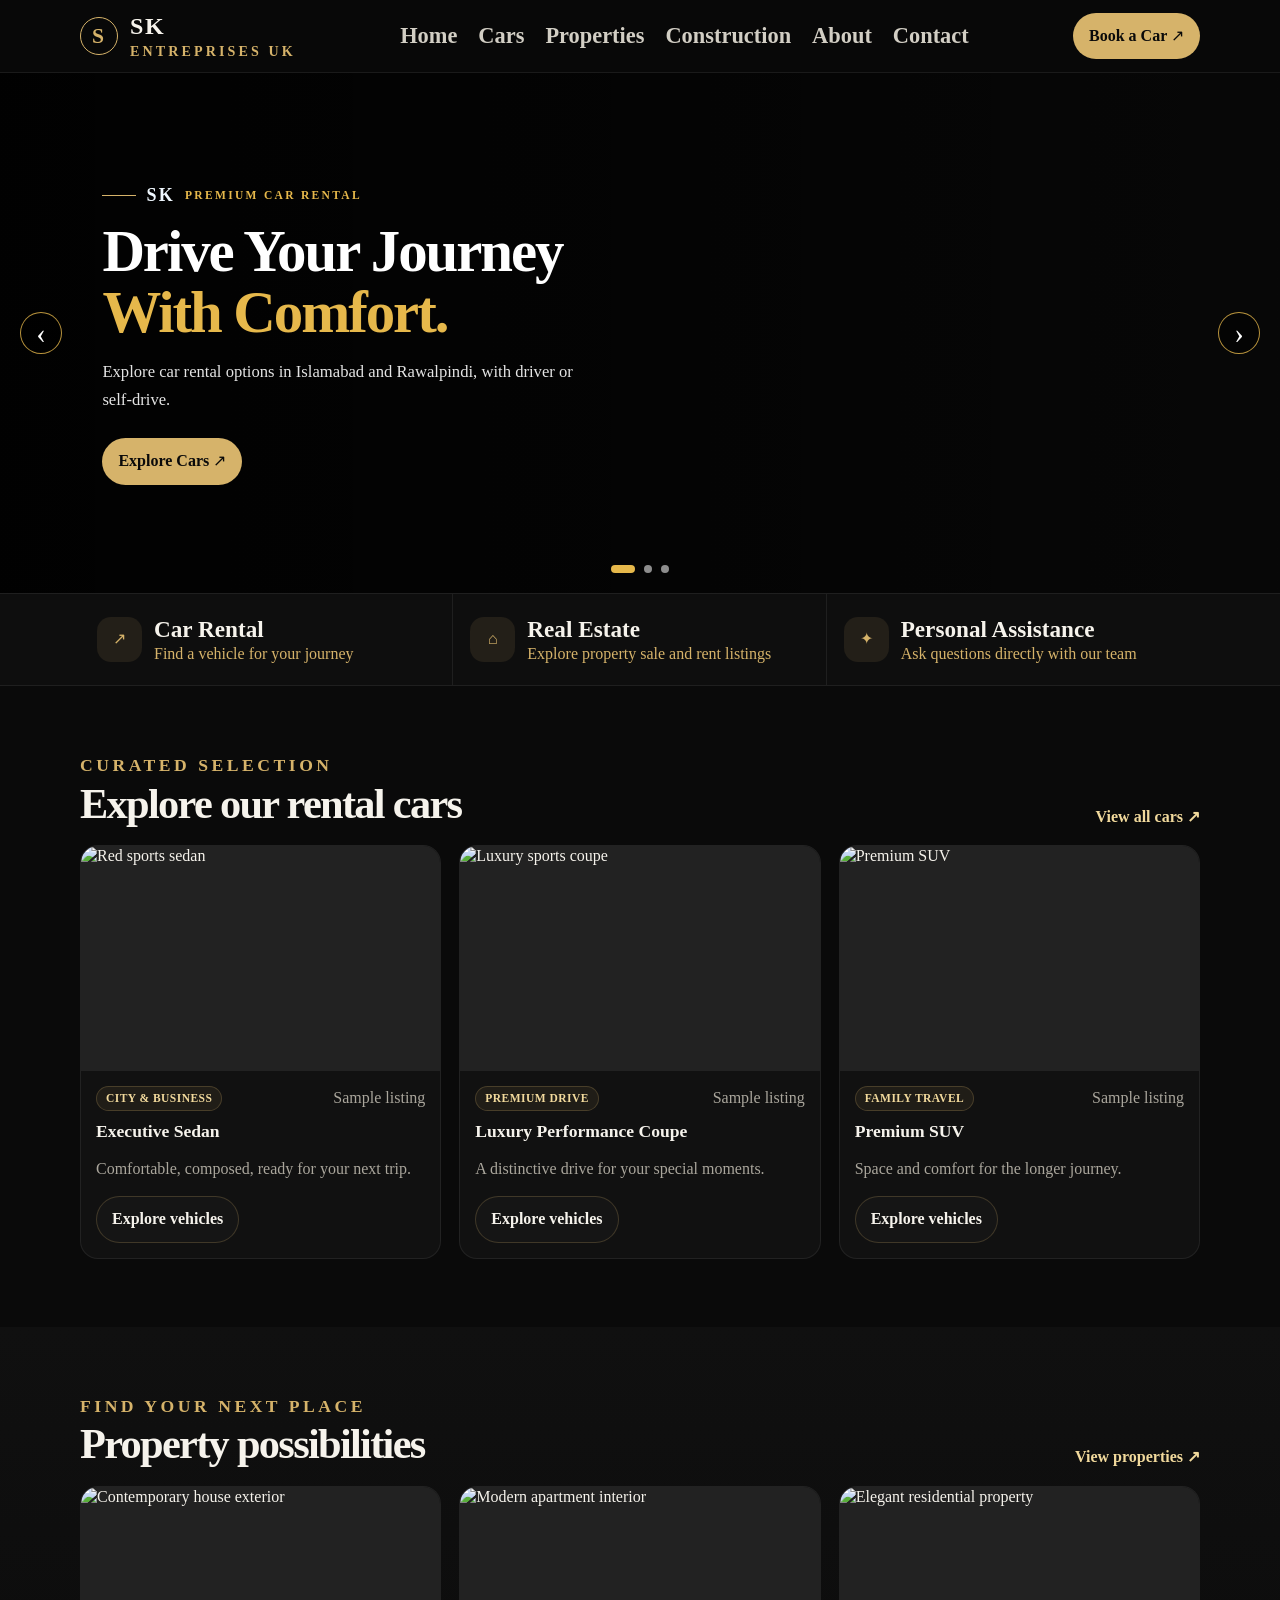
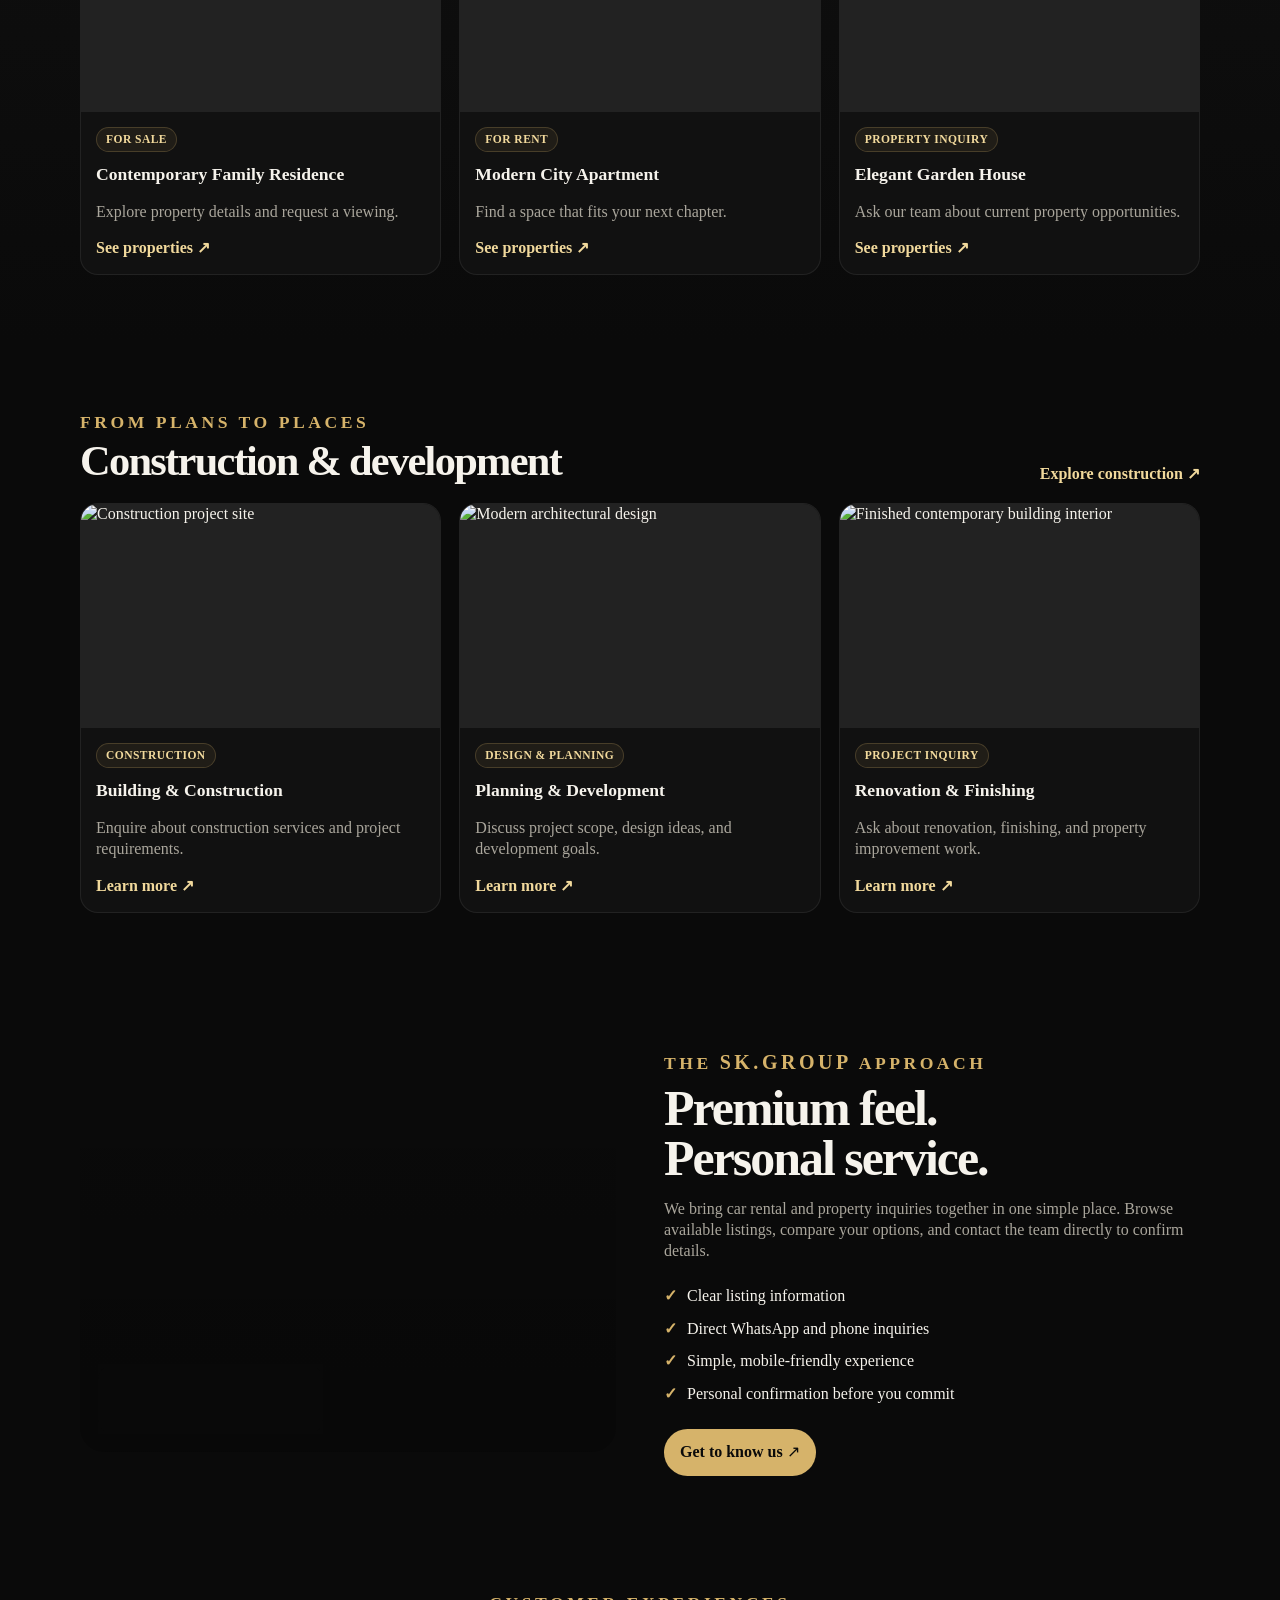
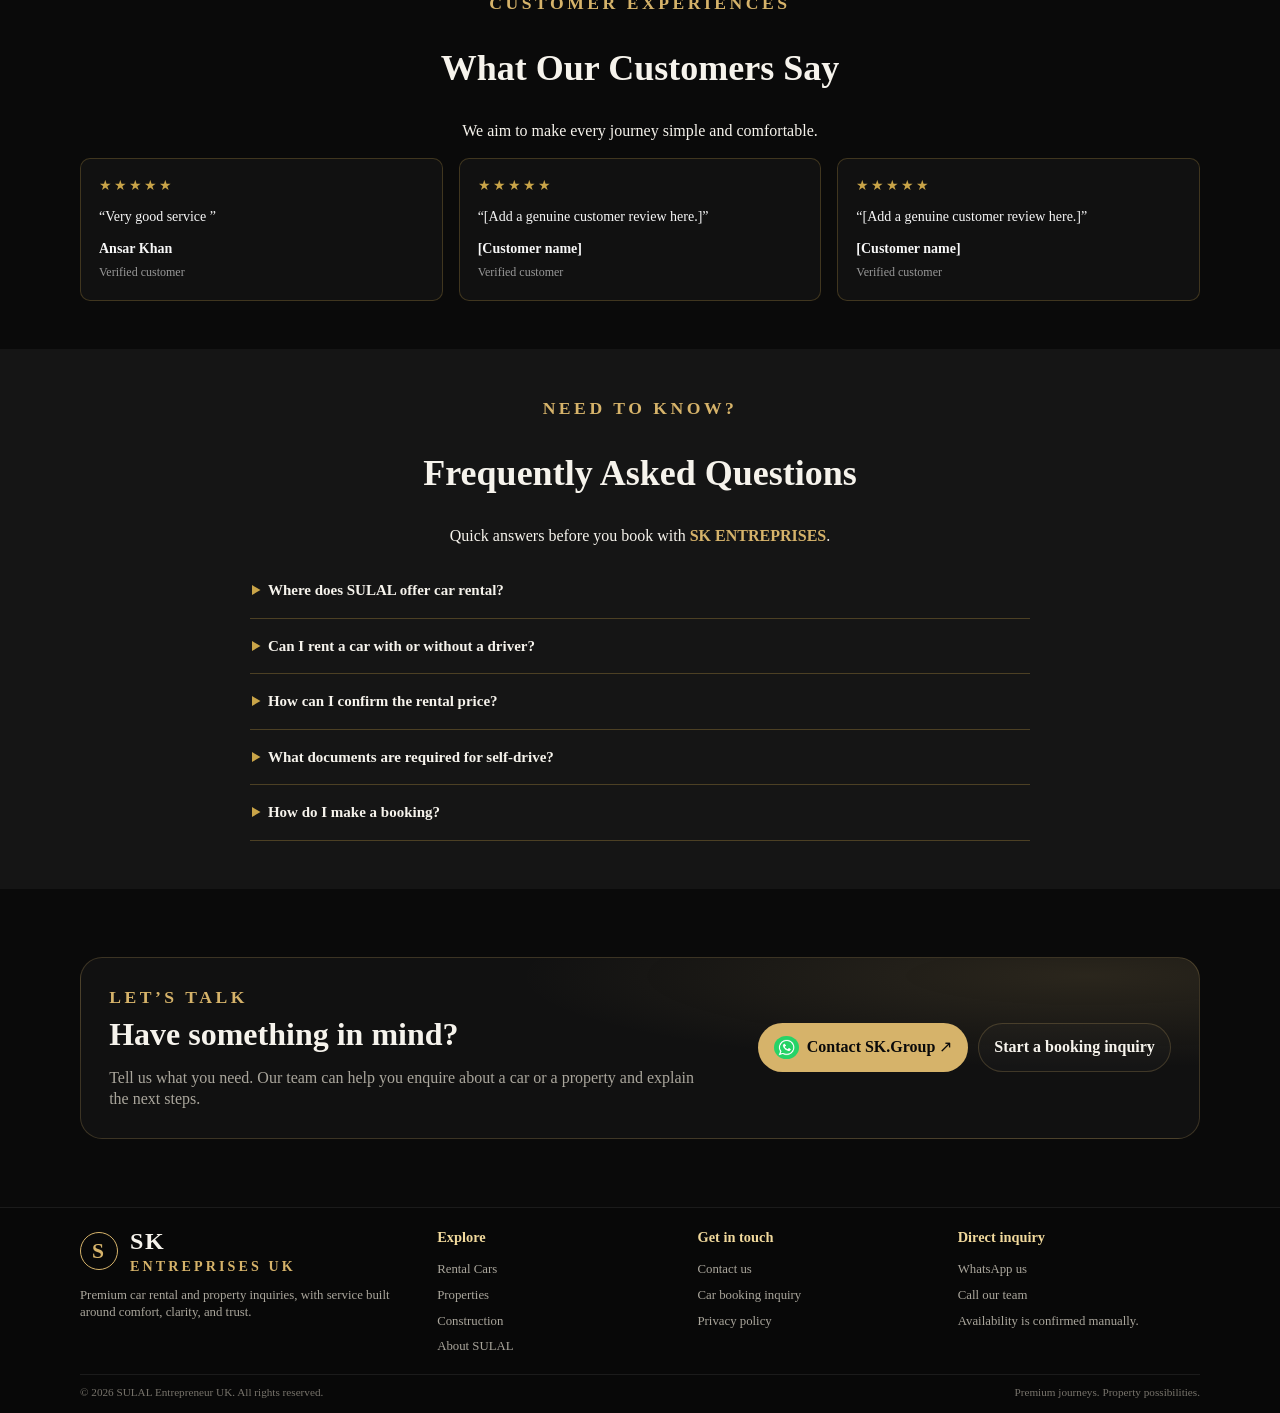
==== commit 46f97530: "old files sulal=> name" ====
--- a/index.html
+++ b/index.html
@@ -26,7 +26,7 @@
           aria-label="SULAL Entrepreneur UK home"
           ><span class="brand-mark">S</span
           ><span class="brand-copy"
-            ><strong>SULAL</strong><small>ENTREPRENEUR UK</small></span
+            ><strong>SK</strong><small>ENTREPRISES UK</small></span
           ></a
         >
         <nav
@@ -40,9 +40,12 @@
           ><a href="about.html">About</a><a href="contact.html">Contact</a>
         </nav>
         <div class="nav-actions">
-          <a class="btn btn--gold btn--small" href="booking.html"
-            >Book a Car ↗</a
-          ><button
+          <span
+            ><a class="btn btn--gold btn--small hidden" href="booking.html"
+              >Book a Car ↗</a
+            ></span
+          >
+          <button
             class="menu-toggle"
             aria-label="Open navigation menu"
             aria-expanded="false"
@@ -67,7 +70,7 @@
         >
           <div class="sulal-slide__content">
             <span class="hero-kicker"
-              ><strong style="color: aliceblue; font-size: 18px">SULAL</strong
+              ><strong style="color: aliceblue; font-size: 18px">SK</strong
               >PREMIUM CAR RENTAL</span
             >
             <h1>Drive Your Journey<br /><em>With Comfort.</em></h1>
@@ -366,6 +369,8 @@
           </div>
         </div>
       </section>
+
+      <!-- WHY CHOOSE SULAL -->
       <section class="section">
         <div class="container about-grid">
           <div class="about-visual">
@@ -377,7 +382,7 @@
           <div class="about-copy">
             <span class="eyebrow"
               >The
-              <strong style="font-size: 20px">SULAL</strong>
+              <strong style="font-size: 20px">SK.Group</strong>
               approach</span
             >
             <h2>Premium feel.<br />Personal service.</h2>
@@ -396,6 +401,8 @@
           </div>
         </div>
       </section>
+      <!-- END WHY CHOOSE SULAL -->
+
       <!-- new addition of customer experience  -->
       <section class="testimonials section-padding" id="feedback">
         <div class="container">
@@ -408,8 +415,8 @@
           <div class="testimonial-grid">
             <article class="testimonial-card">
               <div class="stars" aria-label="5 out of 5 stars">★★★★★</div>
-              <p>“[Add a genuine customer review here.]”</p>
-              <h3>[Customer name]</h3>
+              <p>“Very good service ”</p>
+              <h3>Ansar Khan</h3>
               <span>Verified customer</span>
             </article>
 
@@ -430,32 +437,7 @@
         </div>
       </section>
       <!-- end -->
-      <section class="section">
-        <div class="container">
-          <div class="cta-panel">
-            <div>
-              <span class="eyebrow">Let’s talk</span>
-              <h2>Have something in mind?</h2>
-              <p>
-                Tell us what you need. Our team can help you enquire about a car
-                or a property and explain the next steps.
-              </p>
-            </div>
-            <div style="display: flex; flex-wrap: wrap; gap: 10px">
-              <a class="btn btn--gold" href="contact.html"
-                >Contact SULAL
-                <span
-                  ><img
-                    class="whatsapp-Logo"
-                    src="/images/whatsapp.logo.png"
-                    alt="" /></span></a
-              ><a class="btn btn--outline" href="booking.html"
-                >Start a booking inquiry</a
-              >
-            </div>
-          </div>
-        </div>
-      </section>
+
       <!-- Faq  -->
       <section class="faq section-padding" id="faq">
         <div class="container">
@@ -464,7 +446,7 @@
             <h2>Frequently Asked Questions</h2>
             <p>
               Quick answers before you book with
-              <strong style="color: var(--gold)">SULAL</strong>.
+              <strong style="color: var(--gold)">SK ENTREPRISES</strong>.
             </p>
           </div>
 
@@ -512,6 +494,32 @@
           </div>
         </div>
       </section>
+      <section class="section">
+        <div class="container">
+          <div class="cta-panel">
+            <div>
+              <span class="eyebrow">Let’s talk</span>
+              <h2>Have something in mind?</h2>
+              <p>
+                Tell us what you need. Our team can help you enquire about a car
+                or a property and explain the next steps.
+              </p>
+            </div>
+            <div style="display: flex; flex-wrap: wrap; gap: 10px">
+              <a class="btn btn--gold" href="contact.html"
+                ><span
+                  ><img
+                    class="whatsapp-Logo"
+                    src="/images/whatsapp.logo.png"
+                    alt="" /></span
+                >Contact SK.Group ↗</a
+              ><a class="btn btn--outline" href="booking.html"
+                >Start a booking inquiry</a
+              >
+            </div>
+          </div>
+        </div>
+      </section>
     </main>
     <footer class="site-footer">
       <div class="container">
@@ -520,7 +528,7 @@
             <a class="brand" href="index.html"
               ><span class="brand-mark">S</span
               ><span class="brand-copy"
-                ><strong>SULAL</strong><small>ENTREPRENEUR UK</small></span
+                ><strong>SK</strong><small>ENTREPRISES UK</small></span
               ></a
             >
             <p>
--- a/css/components.css
+++ b/css/components.css
@@ -327,3 +327,6 @@
 .form-grid {
   gap: 14px;
 }
+.hidden {
+  display: block;
+}
--- a/css/style.css
+++ b/css/style.css
@@ -539,65 +539,15 @@
   border-radius: 8px;
   background: #e6b84b;
 }
-@media (max-width: 600px) {
-  .sulal-slider {
-    height: 410px;
-  }
-  /* uncomment  */
-  .menu-toggle {
-    display: grid;
-    place-items: center;
-  }
-  .nav-links {
-    display: none;
-    position: absolute;
-    top: calc(100% + 1px);
-    left: 0;
-    right: 0;
-    padding: 18px 22px 24px;
-    background: #0b0b0b;
-    border-bottom: 1px solid var(--line);
-    flex-direction: column;
-    align-items: stretch;
-    gap: 0;
-  }
-  .nav-links.is-open {
-    display: flex;
-  }
-  /* uncomeent */
-  .sulal-slide {
-    padding: 28px 42px;
-    background-position: center;
-  }
-  .sulal-slide__content h1 {
-    font-size: clamp(2rem, 9vw, 2.7rem);
-  }
-  .sulal-slide__content p {
-    font-size: 0.9rem;
-  }
-  .sulal-slider__prev {
-    left: 7px;
-  }
-  .sulal-slider__next {
-    right: 7px;
-  }
-  .sulal-slider__arrow {
-    width: 32px;
-    height: 32px;
-    font-size: 1.4rem;
-  }
-}
-@media (prefers-reduced-motion: reduce) {
-  .sulal-slide {
-    transition: opacity 0.2s ease;
-    transform: none;
-  }
-}
+
 /* cuetomer experience and faq */
 /* Customer feedback and FAQ */
 .testimonials,
 .faq {
   padding: 48px 0;
+}
+.faq {
+  background: #151515;
 }
 
 .section-headingFAQ {
@@ -695,22 +645,3 @@
   line-height: 1.7;
   margin: 12px 0 2px;
 }
-
-@media (max-width: 760px) {
-  .testimonial-grid {
-    grid-template-columns: 1fr;
-  }
-
-  .testimonials,
-  .faq {
-    padding: 36px 0;
-  }
-
-  .testimonial-card {
-    padding: 18px;
-  }
-}
-.whatsapp-Logo {
-  width: 25px;
-  border-radius: 50%;
-}
--- a/css/responsiveClaude.css
+++ b/css/responsiveClaude.css
@@ -284,6 +284,11 @@
   .legal-copy {
     max-width: 100%;
   }
+  /* input added */
+  input {
+    width: 50px;
+    height: 40px;
+  }
 }
 
 /* ---------- ≤600px : phone ---------- */
@@ -407,6 +412,16 @@
 
   .empty-state {
     padding: 32px 16px;
+  }
+  /* inputs */
+  input {
+    width: 50px;
+    height: 25px;
+  }
+  .btn {
+    /* width: 200px; */
+    height: 25px;
+    font-size: 10px;
   }
 }
 
@@ -485,3 +500,79 @@
     color: #000;
   }
 }
+
+@media (max-width: 760px) {
+  .testimonial-grid {
+    grid-template-columns: 1fr;
+  }
+
+  .testimonials,
+  .faq {
+    padding: 36px 0;
+  }
+
+  .testimonial-card {
+    padding: 18px;
+  }
+}
+.whatsapp-Logo {
+  width: 25px;
+  border-radius: 50%;
+}
+@media (max-width: 600px) {
+  .sulal-slider {
+    height: 410px;
+  }
+  /* uncomment  */
+  .menu-toggle {
+    display: grid;
+    place-items: center;
+  }
+  .hidden {
+    display: none;
+  }
+  .nav-links {
+    display: none;
+    position: absolute;
+    top: calc(100% + 1px);
+    left: 0;
+    right: 0;
+    padding: 18px 22px 24px;
+    background: #0b0b0b;
+    border-bottom: 1px solid var(--line);
+    flex-direction: column;
+    align-items: stretch;
+    gap: 0;
+  }
+  .nav-links.is-open {
+    display: flex;
+  }
+  /* uncomeent */
+  .sulal-slide {
+    padding: 28px 42px;
+    background-position: center;
+  }
+  .sulal-slide__content h1 {
+    font-size: clamp(2rem, 9vw, 2.7rem);
+  }
+  .sulal-slide__content p {
+    font-size: 0.9rem;
+  }
+  .sulal-slider__prev {
+    left: 7px;
+  }
+  .sulal-slider__next {
+    right: 7px;
+  }
+  .sulal-slider__arrow {
+    width: 32px;
+    height: 32px;
+    font-size: 1.4rem;
+  }
+}
+@media (prefers-reduced-motion: reduce) {
+  .sulal-slide {
+    transition: opacity 0.2s ease;
+    transform: none;
+  }
+}
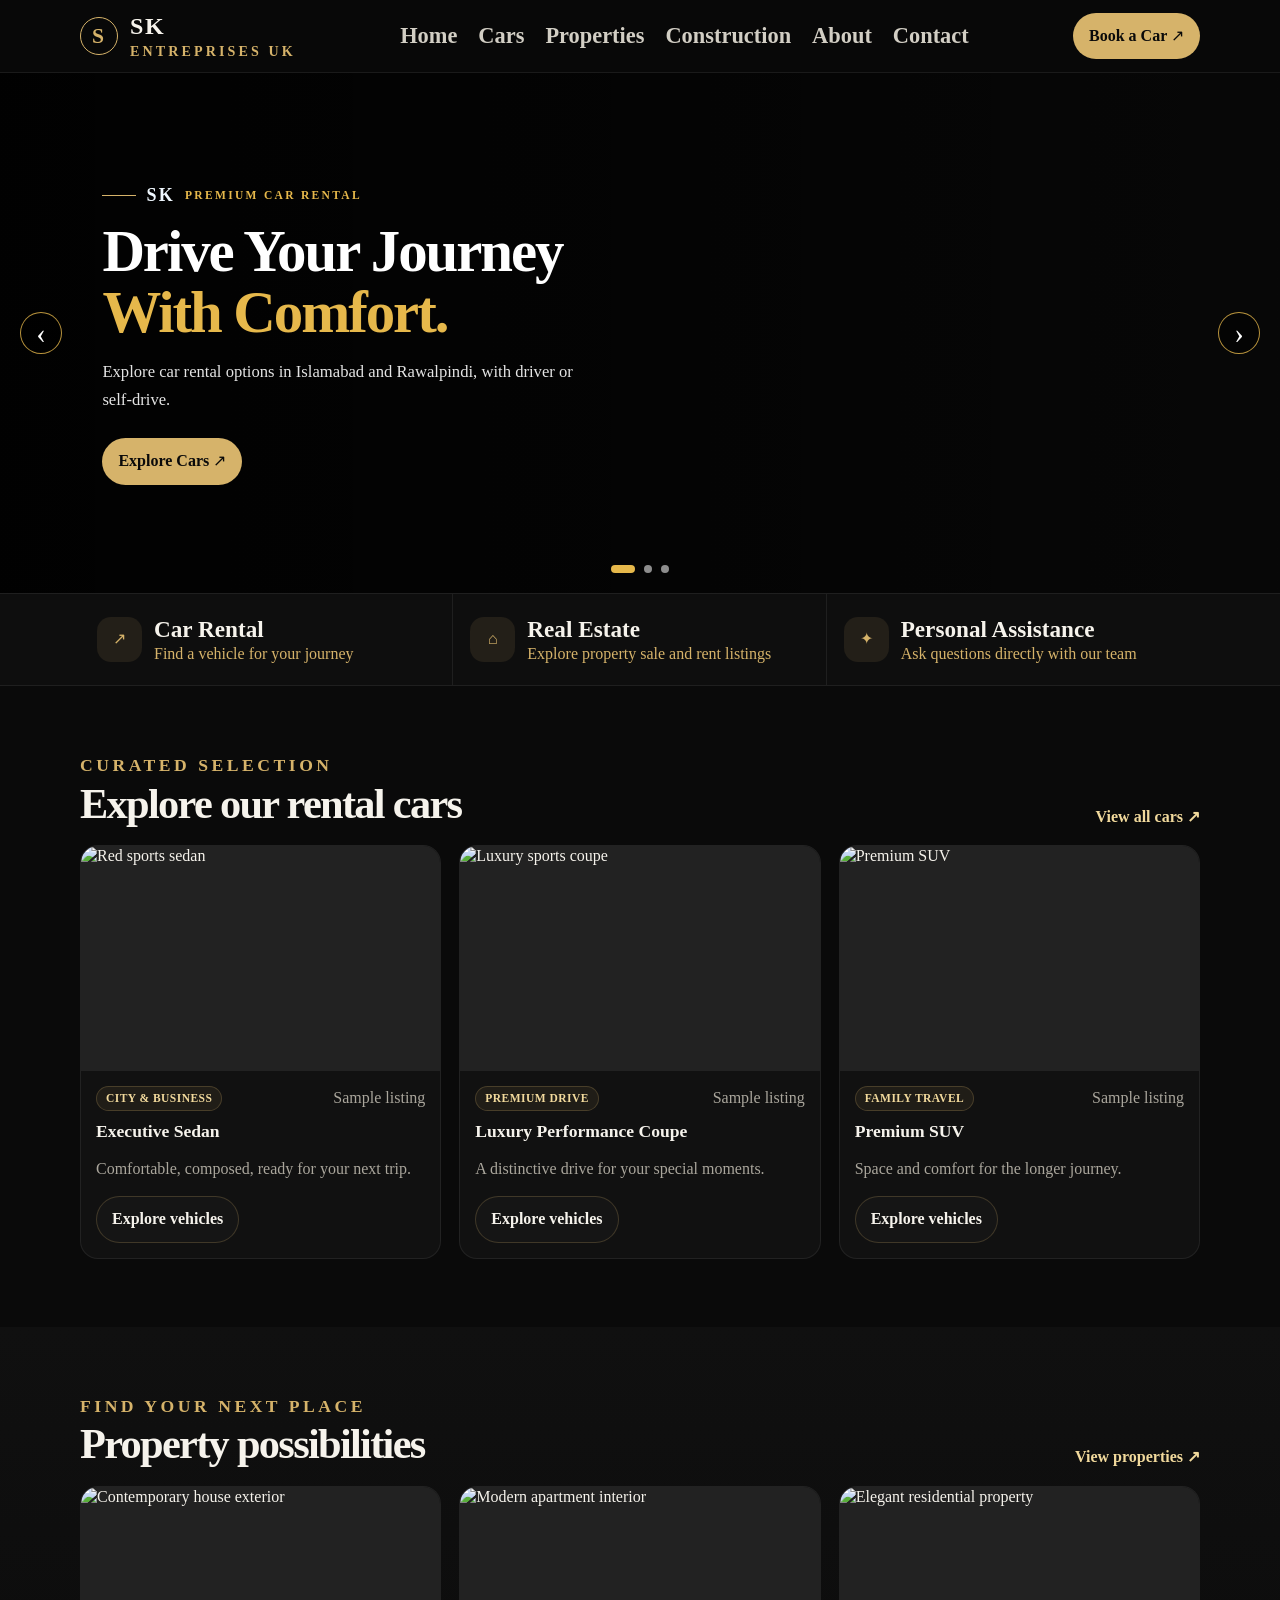
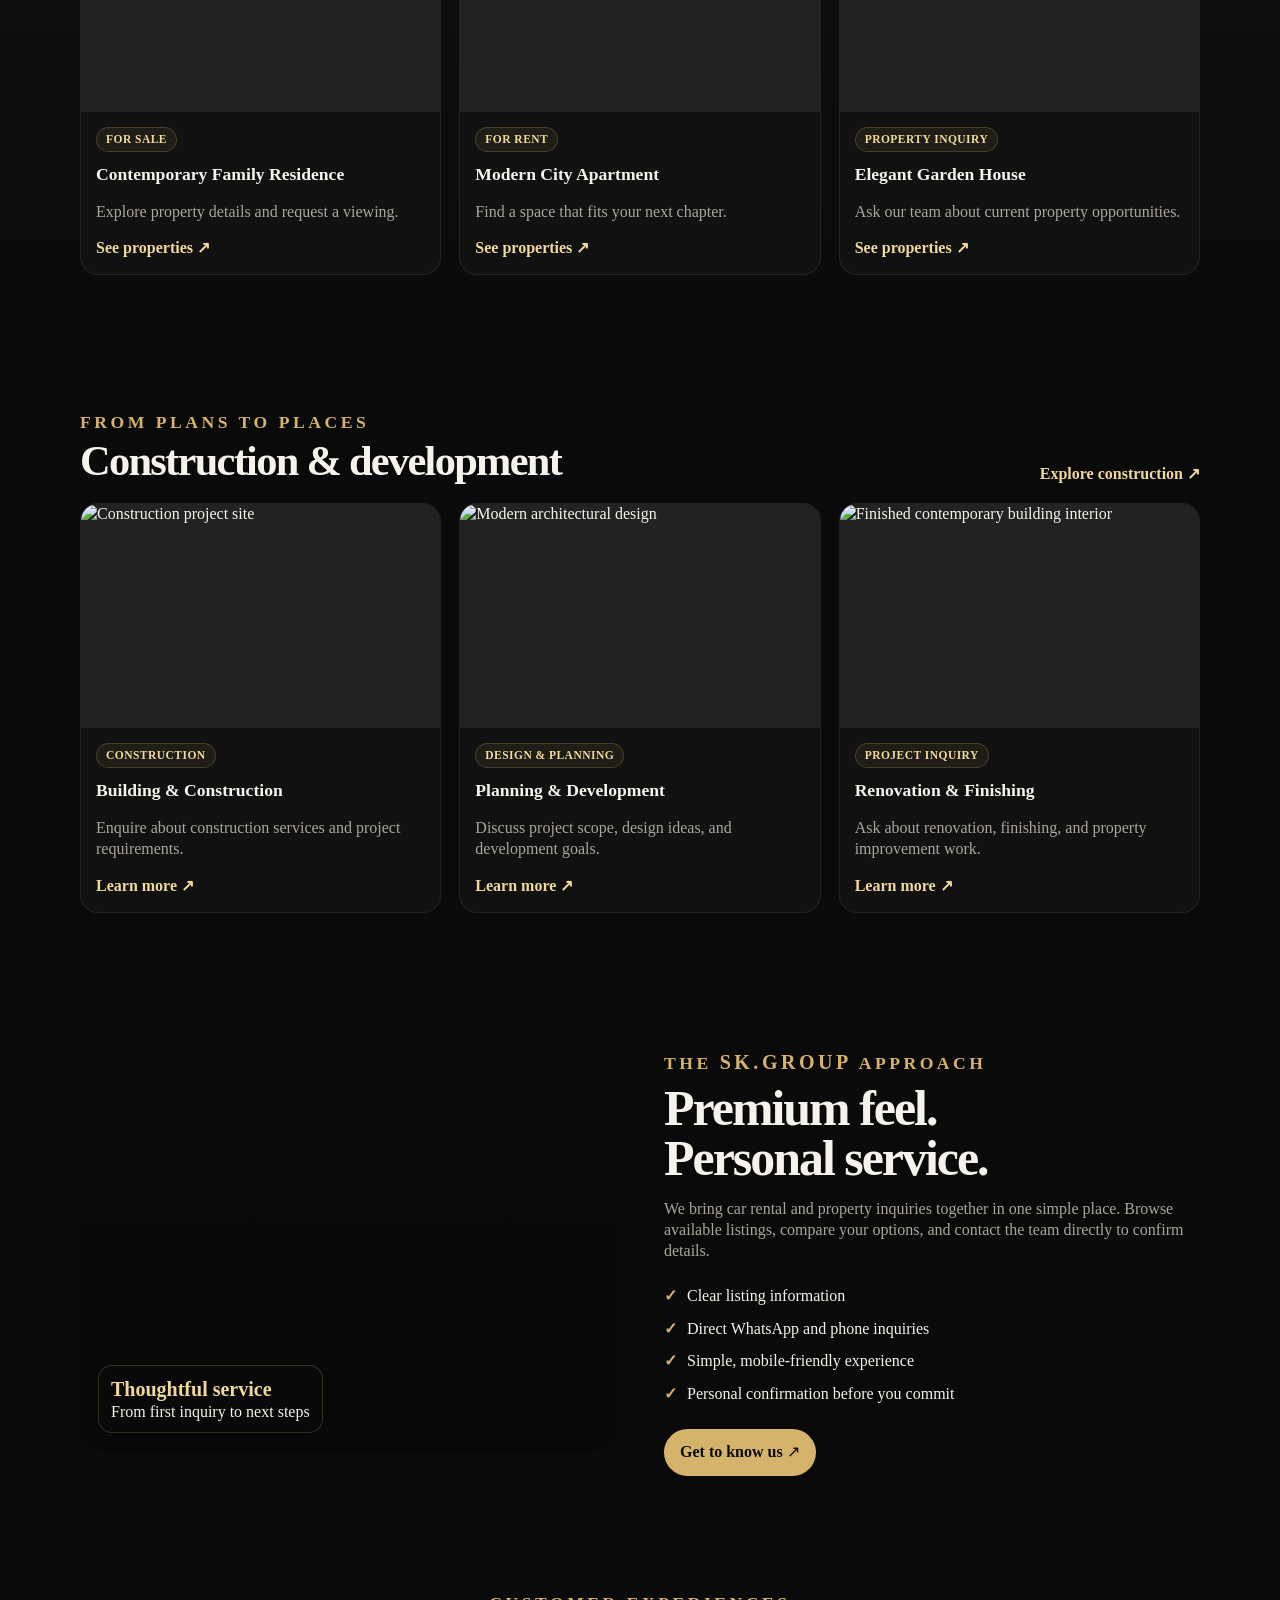
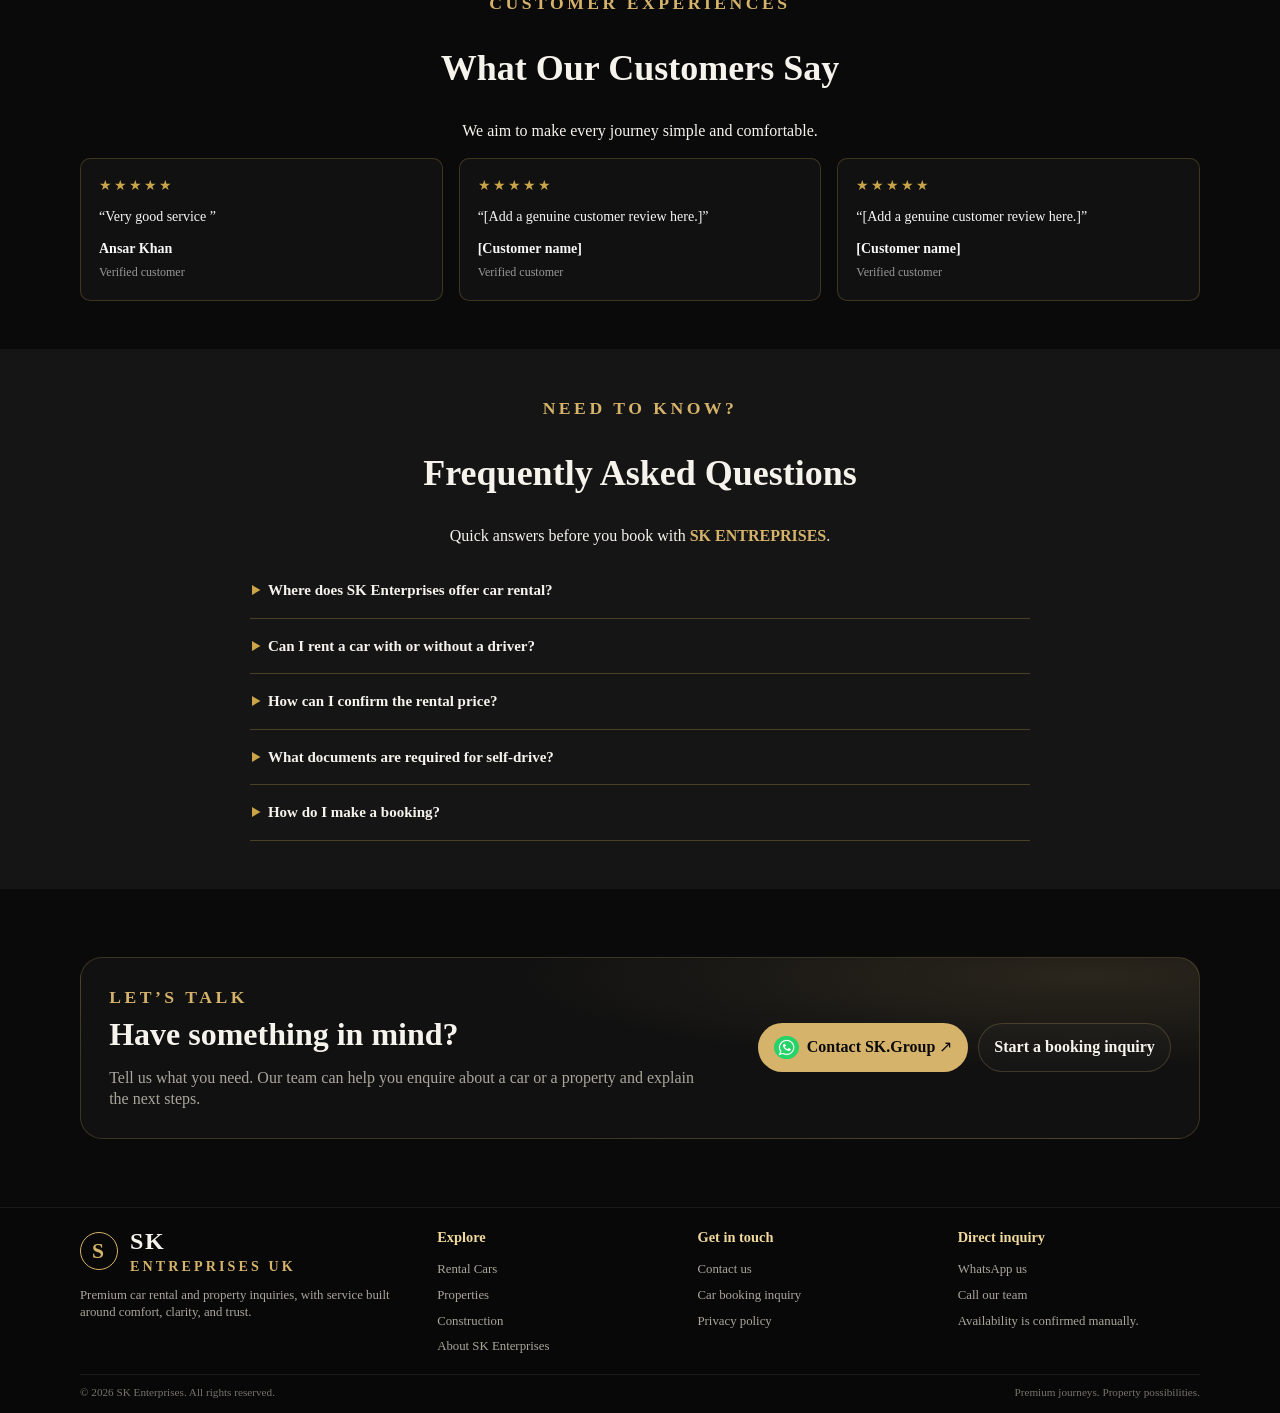
==== commit 93ff2616: "sk enterprises all names changed" ====
--- a/index.html
+++ b/index.html
@@ -1,10 +1,10 @@
 <!doctype html>
 <html lang="en-GB">
   <head>
-    <title>SULAL ENTREPRENEUR.UK</title>
+    <title>SK ENTERPRISES</title>
     <meta
       name="description"
-      content="Explore car rental options in Islamabad and Rawalpindi with driver or self-drive. View available cars and contact SULAL to confirm rates and availability."
+      content="Explore car rental options in Islamabad and Rawalpindi with driver or self-drive. View available cars and contact SK Enterprises to confirm rates and availability."
     />
     <meta charset="utf-8" />
     <meta name="viewport" content="width=device-width, initial-scale=1" />
@@ -20,10 +20,7 @@
   <body>
     <header class="site-header">
       <div class="container navbar">
-        <a
-          class="brand"
-          href="index.html"
-          aria-label="SULAL Entrepreneur UK home"
+        <a class="brand" href="index.html" aria-label="SK Enterprises home"
           ><span class="brand-mark">S</span
           ><span class="brand-copy"
             ><strong>SK</strong><small>ENTREPRISES UK</small></span
@@ -58,17 +55,17 @@
     </header>
     <main>
       <section
-        class="sulal-slider"
-        id="sulalSlider"
-        aria-label="SULAL services"
+        class="sk-enterprises-slider"
+        id="skEnterprisesSlider"
+        aria-label="SK Enterprises services"
       >
         <article
-          class="sulal-slide is-active"
+          class="sk-enterprises-slide is-active"
           style="
             --slide-image: url(&quot;https://images.unsplash.com/photo-1503376780353-7e6692767b70?auto=format&fit=crop&w=2000&q=85&quot;);
           "
         >
-          <div class="sulal-slide__content">
+          <div class="sk-enterprises-slide__content">
             <span class="hero-kicker"
               ><strong style="color: aliceblue; font-size: 18px">SK</strong
               >PREMIUM CAR RENTAL</span
@@ -82,27 +79,28 @@
           </div>
         </article>
         <article
-          class="sulal-slide"
+          class="sk-enterprises-slide"
           style="
             --slide-image: url(&quot;https://images.unsplash.com/photo-1541888946425-d81bb19240f5?auto=format&fit=crop&w=2000&q=85&quot;);
           "
         >
-          <div class="sulal-slide__content">
+          <div class="sk-enterprises-slide__content">
             <span class="hero-kicker">CONSTRUCTION & DEVELOPMENT</span>
             <h1>Building a Better<br /><em>Tomorrow.</em></h1>
             <p>
-              Discover SULAL construction, renovation and development services.
+              Discover SK Enterprises construction, renovation and development
+              services.
             </p>
             <a class="btn btn--gold" href="construction.html">Our Services ↗</a>
           </div>
         </article>
         <article
-          class="sulal-slide"
+          class="sk-enterprises-slide"
           style="
             --slide-image: url(&quot;https://images.unsplash.com/photo-1600585154340-be6161a56a0c?auto=format&fit=crop&w=2000&q=85&quot;);
           "
         >
-          <div class="sulal-slide__content">
+          <div class="sk-enterprises-slide__content">
             <span class="hero-kicker">REAL ESTATE</span>
             <h1>Find Your Perfect<br /><em>Property.</em></h1>
             <p>
@@ -114,20 +112,20 @@
           </div>
         </article>
         <button
-          class="sulal-slider__arrow sulal-slider__prev"
+          class="sk-enterprises-slider__arrow sk-enterprises-slider__prev"
           type="button"
           aria-label="Previous slide"
         >
           ‹
         </button>
         <button
-          class="sulal-slider__arrow sulal-slider__next"
+          class="sk-enterprises-slider__arrow sk-enterprises-slider__next"
           type="button"
           aria-label="Next slide"
         >
           ›
         </button>
-        <div class="sulal-slider__dots" aria-label="Choose slide">
+        <div class="sk-enterprises-slider__dots" aria-label="Choose slide">
           <button
             class="is-active"
             type="button"
@@ -370,7 +368,7 @@
         </div>
       </section>
 
-      <!-- WHY CHOOSE SULAL -->
+      <!-- WHY CHOOSE SK Enterprises -->
       <section class="section">
         <div class="container about-grid">
           <div class="about-visual">
@@ -401,7 +399,7 @@
           </div>
         </div>
       </section>
-      <!-- END WHY CHOOSE SULAL -->
+      <!-- END WHY CHOOSE SK Enterprises -->
 
       <!-- new addition of customer experience  -->
       <section class="testimonials section-padding" id="feedback">
@@ -452,7 +450,7 @@
 
           <div class="faq-list">
             <details class="faq-item">
-              <summary>Where does SULAL offer car rental?</summary>
+              <summary>Where does SK Enterprises offer car rental?</summary>
               <p>
                 Contact our team to confirm service availability in Islamabad,
                 Rawalpindi and your pickup area.
@@ -487,8 +485,8 @@
               <summary>How do I make a booking?</summary>
               <p>
                 Send us your preferred car, travel dates and pickup location on
-                WhatsApp. Your booking is confirmed only after SULAL confirms
-                availability and the booking details.
+                WhatsApp. Your booking is confirmed only after SK Enterprises
+                confirms availability and the booking details.
               </p>
             </details>
           </div>
@@ -541,7 +539,7 @@
             <a href="cars.html">Rental Cars</a
             ><a href="properties.html">Properties</a
             ><a href="construction.html">Construction</a
-            ><a href="about.html">About SULAL</a>
+            ><a href="about.html">About SK Enterprises</a>
           </div>
           <div class="footer-col">
             <h4>Get in touch</h4>
@@ -558,7 +556,7 @@
         </div>
         <div class="footer-bottom">
           <span
-            >© <span data-year></span> SULAL Entrepreneur UK. All rights
+            >© <span data-year></span> SK Enterprises. All rights
             reserved.</span
           ><span>Premium journeys. Property possibilities.</span>
         </div>
--- a/css/style.css
+++ b/css/style.css
@@ -1,4 +1,4 @@
-/* SULAL main design system — premium black and gold */
+/* SK_ENTERPRISES main design system — premium black and gold */
 :root {
   color-scheme: dark;
 }
@@ -421,8 +421,8 @@
   padding: 12px;
 }
 
-/* SULAL automatic luxury hero slider */
-.sulal-slider {
+/* SK_ENTERPRISES automatic luxury hero slider */
+.sk-enterprises-slider {
   position: relative;
   height: clamp(360px, 42vw, 520px);
   overflow: hidden;
@@ -430,7 +430,7 @@
   background: #080808;
   color: #fff;
 }
-.sulal-slide {
+.sk-enterprises-slide {
   position: absolute;
   inset: 0;
   display: flex;
@@ -454,41 +454,41 @@
     transform 5.5s ease,
     visibility 0.75s ease;
 }
-.sulal-slide.is-active {
+.sk-enterprises-slide.is-active {
   opacity: 1;
   visibility: visible;
   transform: scale(1);
   z-index: 1;
 }
-.sulal-slide__content {
+.sk-enterprises-slide__content {
   max-width: 570px;
   position: relative;
   z-index: 2;
 }
-.sulal-slide__content .hero-kicker {
+.sk-enterprises-slide__content .hero-kicker {
   color: #e6b84b;
   font-size: 0.72rem;
   letter-spacing: 0.2em;
   font-weight: 700;
 }
-.sulal-slide__content h1 {
+.sk-enterprises-slide__content h1 {
   font-size: clamp(2.15rem, 4.6vw, 4.2rem);
   line-height: 1.04;
   letter-spacing: -0.035em;
   margin: 14px 0;
 }
-.sulal-slide__content h1 em {
+.sk-enterprises-slide__content h1 em {
   color: #e6b84b;
   font-style: normal;
 }
-.sulal-slide__content p {
+.sk-enterprises-slide__content p {
   max-width: 480px;
   color: #e4e4e4;
   font-size: clamp(0.9rem, 1.3vw, 1.05rem);
   line-height: 1.7;
   margin: 0 0 24px;
 }
-.sulal-slider__arrow {
+.sk-enterprises-slider__arrow {
   position: absolute;
   top: 50%;
   z-index: 4;
@@ -503,17 +503,17 @@
   line-height: 1;
   cursor: pointer;
 }
-.sulal-slider__prev {
+.sk-enterprises-slider__prev {
   left: 20px;
 }
-.sulal-slider__next {
+.sk-enterprises-slider__next {
   right: 20px;
 }
-.sulal-slider__arrow:hover {
+.sk-enterprises-slider__arrow:hover {
   color: #111;
   background: #e6b84b;
 }
-.sulal-slider__dots {
+.sk-enterprises-slider__dots {
   position: absolute;
   z-index: 4;
   bottom: 20px;
@@ -522,7 +522,7 @@
   display: flex;
   gap: 9px;
 }
-.sulal-slider__dots button {
+.sk-enterprises-slider__dots button {
   width: 8px;
   height: 8px;
   padding: 0;
@@ -534,7 +534,7 @@
     width 0.2s ease,
     background 0.2s ease;
 }
-.sulal-slider__dots button.is-active {
+.sk-enterprises-slider__dots button.is-active {
   width: 24px;
   border-radius: 8px;
   background: #e6b84b;
--- a/css/responsiveClaude.css
+++ b/css/responsiveClaude.css
@@ -1,5 +1,5 @@
 /* ==========================================================================
-   SULAL — responsive.css
+   SK_ENTERPRISES — responsive.css
    Is file ko components.css aur style.css ke BAAD load karein:
 
    <link rel="stylesheet" href="components.css">
@@ -350,18 +350,18 @@
   }
 
   /* Slider: dots ke liye neeche jagah */
-  .sulal-slide {
+  .sk-enterprises-slide {
     padding: 28px 46px 52px;
   }
-  .sulal-slide__content .hero-kicker {
+  .sk-enterprises-slide__content .hero-kicker {
     font-size: 0.64rem;
     letter-spacing: 0.14em;
   }
-  .sulal-slide__content p {
+  .sk-enterprises-slide__content p {
     line-height: 1.55;
     margin-bottom: 18px;
   }
-  .sulal-slider__dots {
+  .sk-enterprises-slider__dots {
     bottom: 14px;
   }
 
@@ -454,28 +454,28 @@
     flex-wrap: wrap;
   }
 
-  .sulal-slider {
+  .sk-enterprises-slider {
     height: 440px;
   }
-  .sulal-slide {
+  .sk-enterprises-slide {
     padding: 24px 40px 48px;
   }
 }
 
 /* ---------- Landscape phones (kam height) ---------- */
 @media (max-height: 500px) and (orientation: landscape) {
-  .sulal-slider {
+  .sk-enterprises-slider {
     height: 360px;
   }
-  .sulal-slide {
+  .sk-enterprises-slide {
     padding-top: 16px;
     padding-bottom: 40px;
   }
-  .sulal-slide__content h1 {
+  .sk-enterprises-slide__content h1 {
     font-size: clamp(1.5rem, 5vw, 2rem);
     margin: 8px 0;
   }
-  .sulal-slide__content p {
+  .sk-enterprises-slide__content p {
     margin-bottom: 12px;
   }
   .hero {
@@ -489,8 +489,8 @@
 /* ---------- Print ---------- */
 @media print {
   .site-header,
-  .sulal-slider__arrow,
-  .sulal-slider__dots,
+  .sk-enterprises-slider__arrow,
+  .sk-enterprises-slider__dots,
   .menu-toggle,
   .toast {
     display: none !important;
@@ -520,7 +520,7 @@
   border-radius: 50%;
 }
 @media (max-width: 600px) {
-  .sulal-slider {
+  .sk-enterprises-slider {
     height: 410px;
   }
   /* uncomment  */
@@ -548,30 +548,30 @@
     display: flex;
   }
   /* uncomeent */
-  .sulal-slide {
+  .sk-enterprises-slide {
     padding: 28px 42px;
     background-position: center;
   }
-  .sulal-slide__content h1 {
+  .sk-enterprises-slide__content h1 {
     font-size: clamp(2rem, 9vw, 2.7rem);
   }
-  .sulal-slide__content p {
+  .sk-enterprises-slide__content p {
     font-size: 0.9rem;
   }
-  .sulal-slider__prev {
+  .sk-enterprises-slider__prev {
     left: 7px;
   }
-  .sulal-slider__next {
+  .sk-enterprises-slider__next {
     right: 7px;
   }
-  .sulal-slider__arrow {
+  .sk-enterprises-slider__arrow {
     width: 32px;
     height: 32px;
     font-size: 1.4rem;
   }
 }
 @media (prefers-reduced-motion: reduce) {
-  .sulal-slide {
+  .sk-enterprises-slide {
     transition: opacity 0.2s ease;
     transform: none;
   }
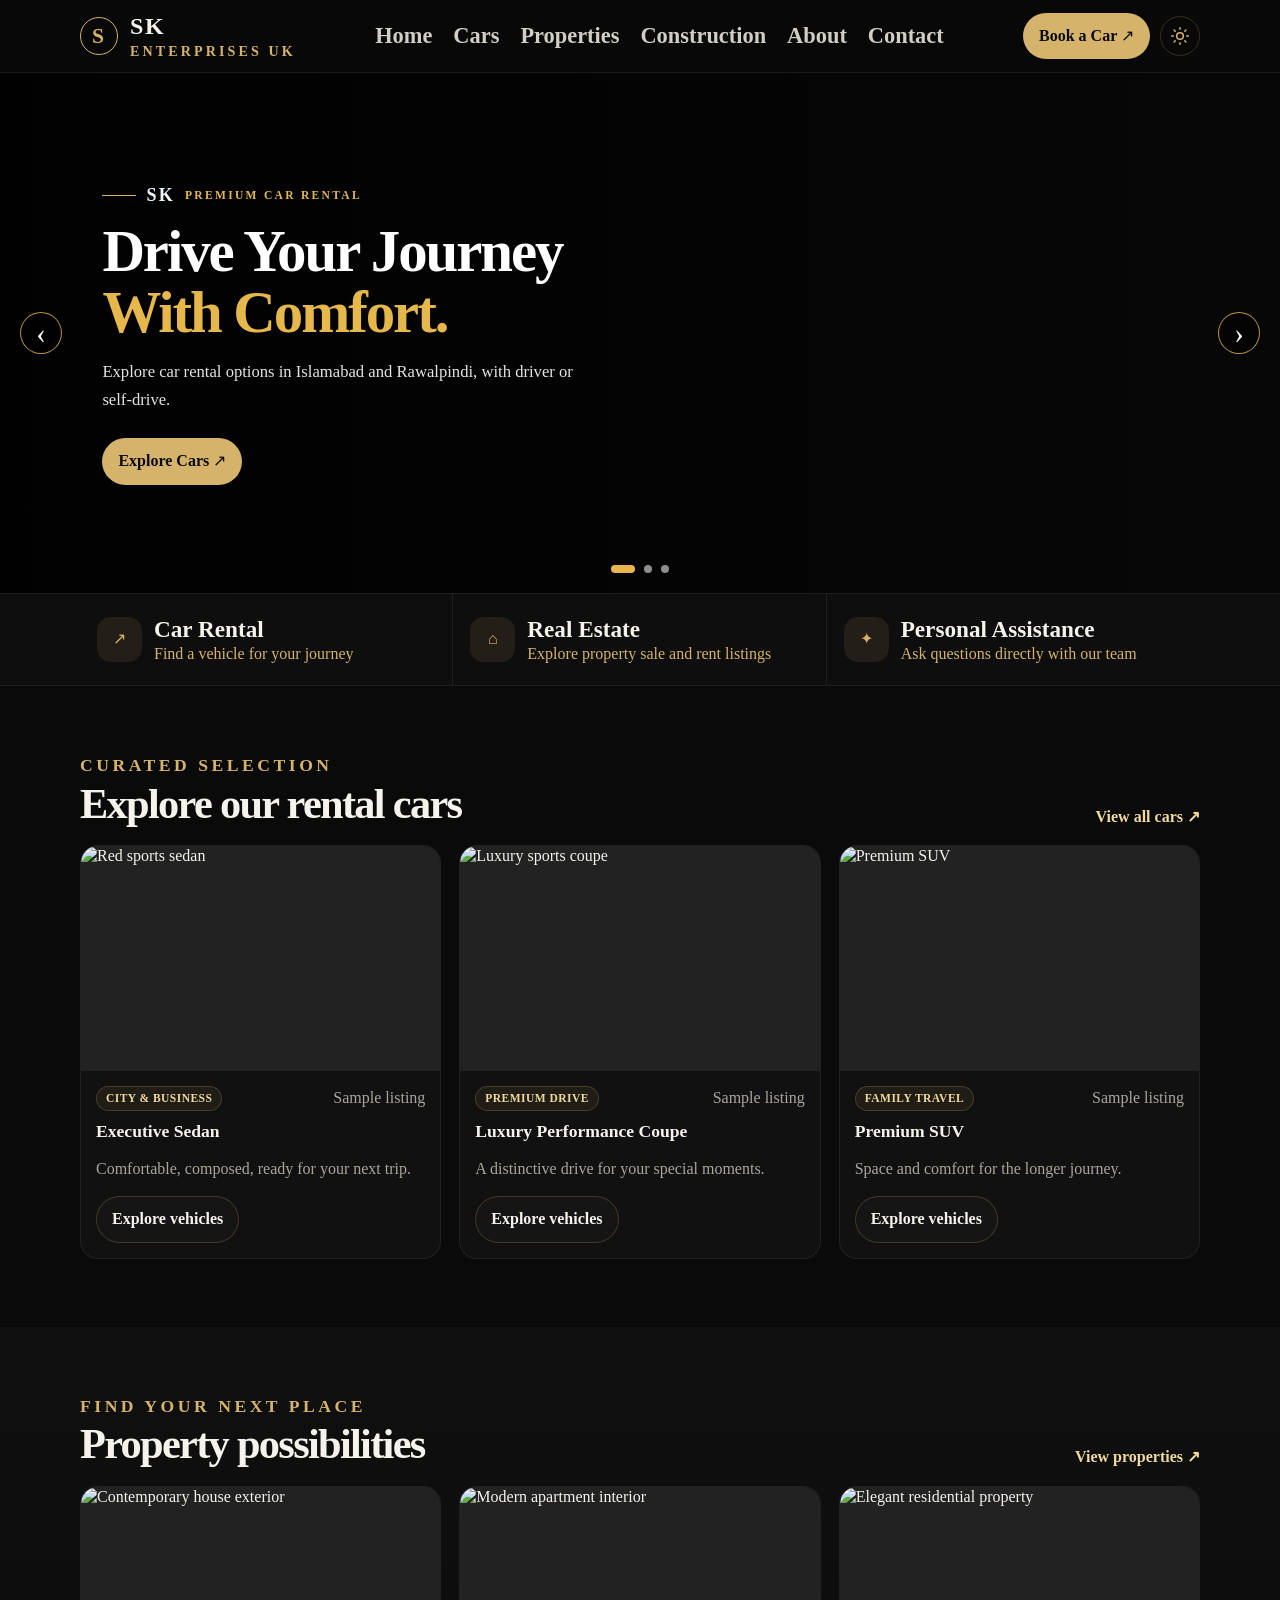
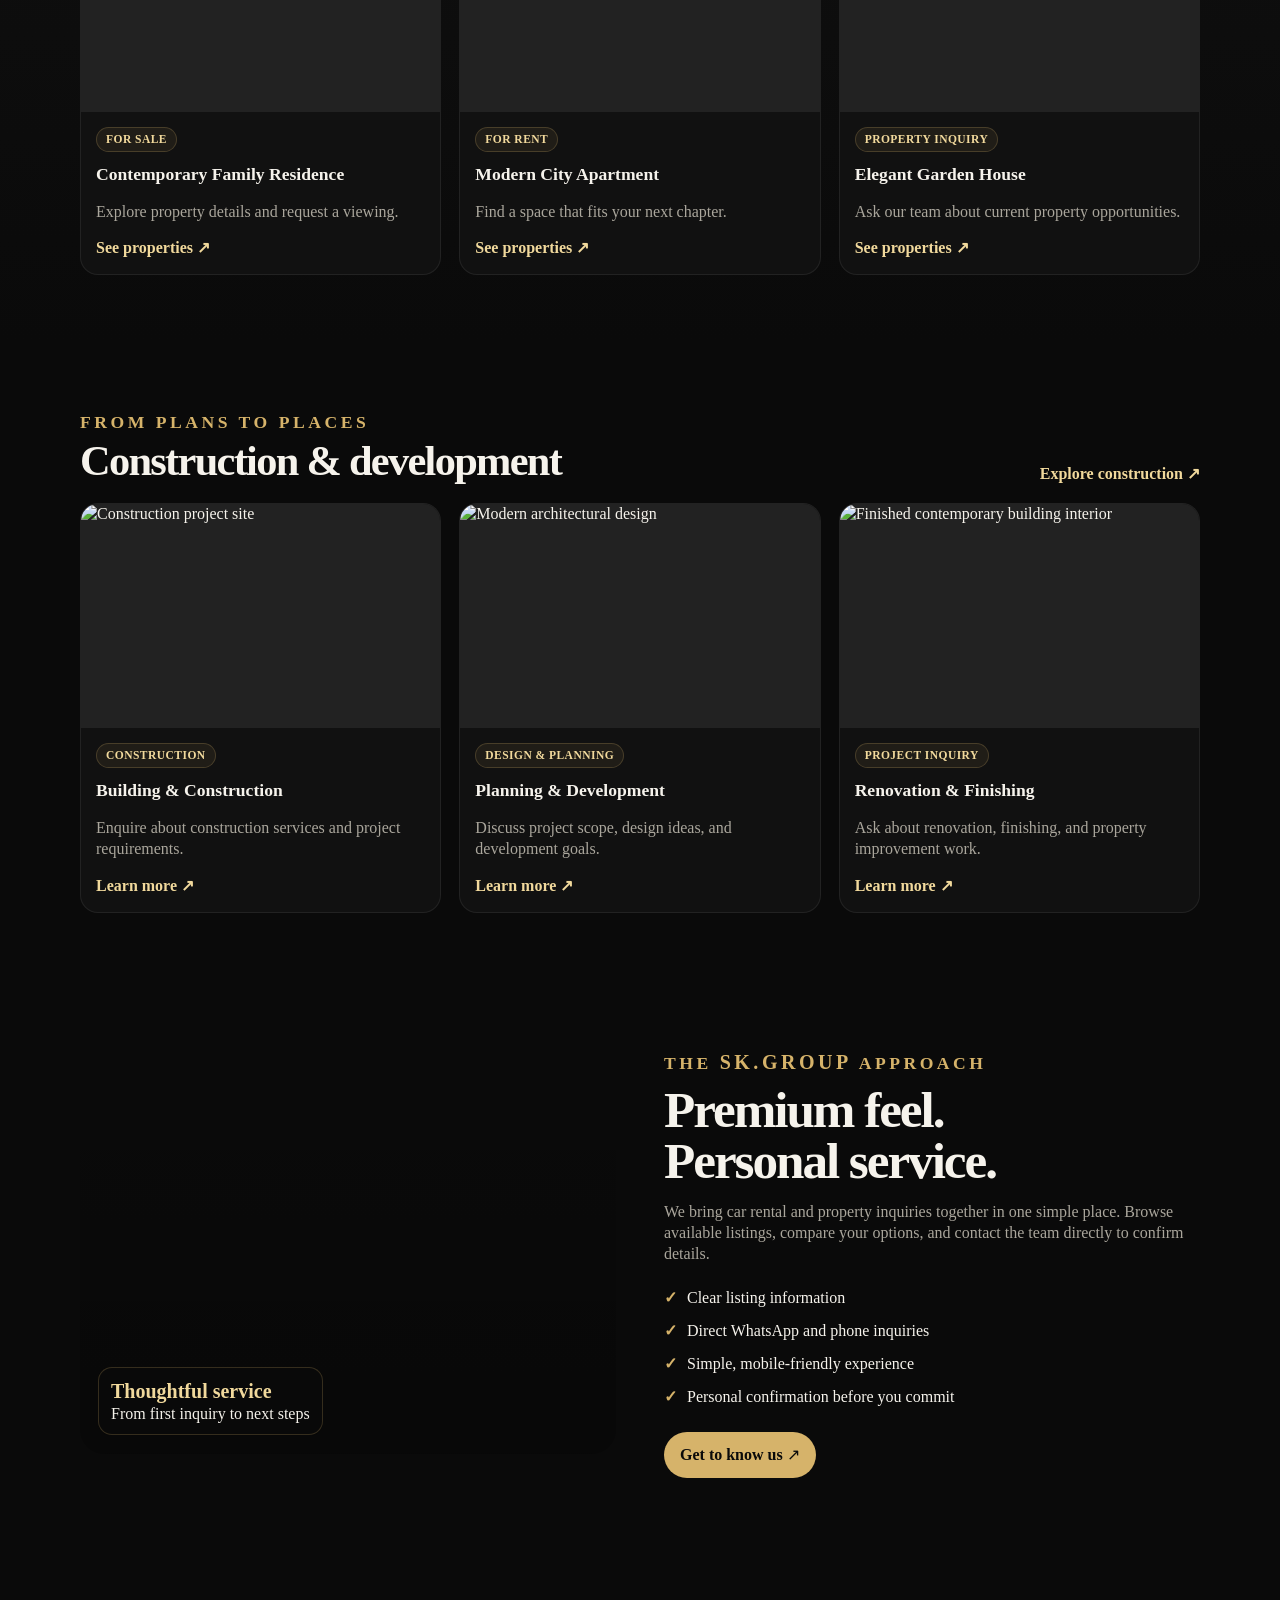
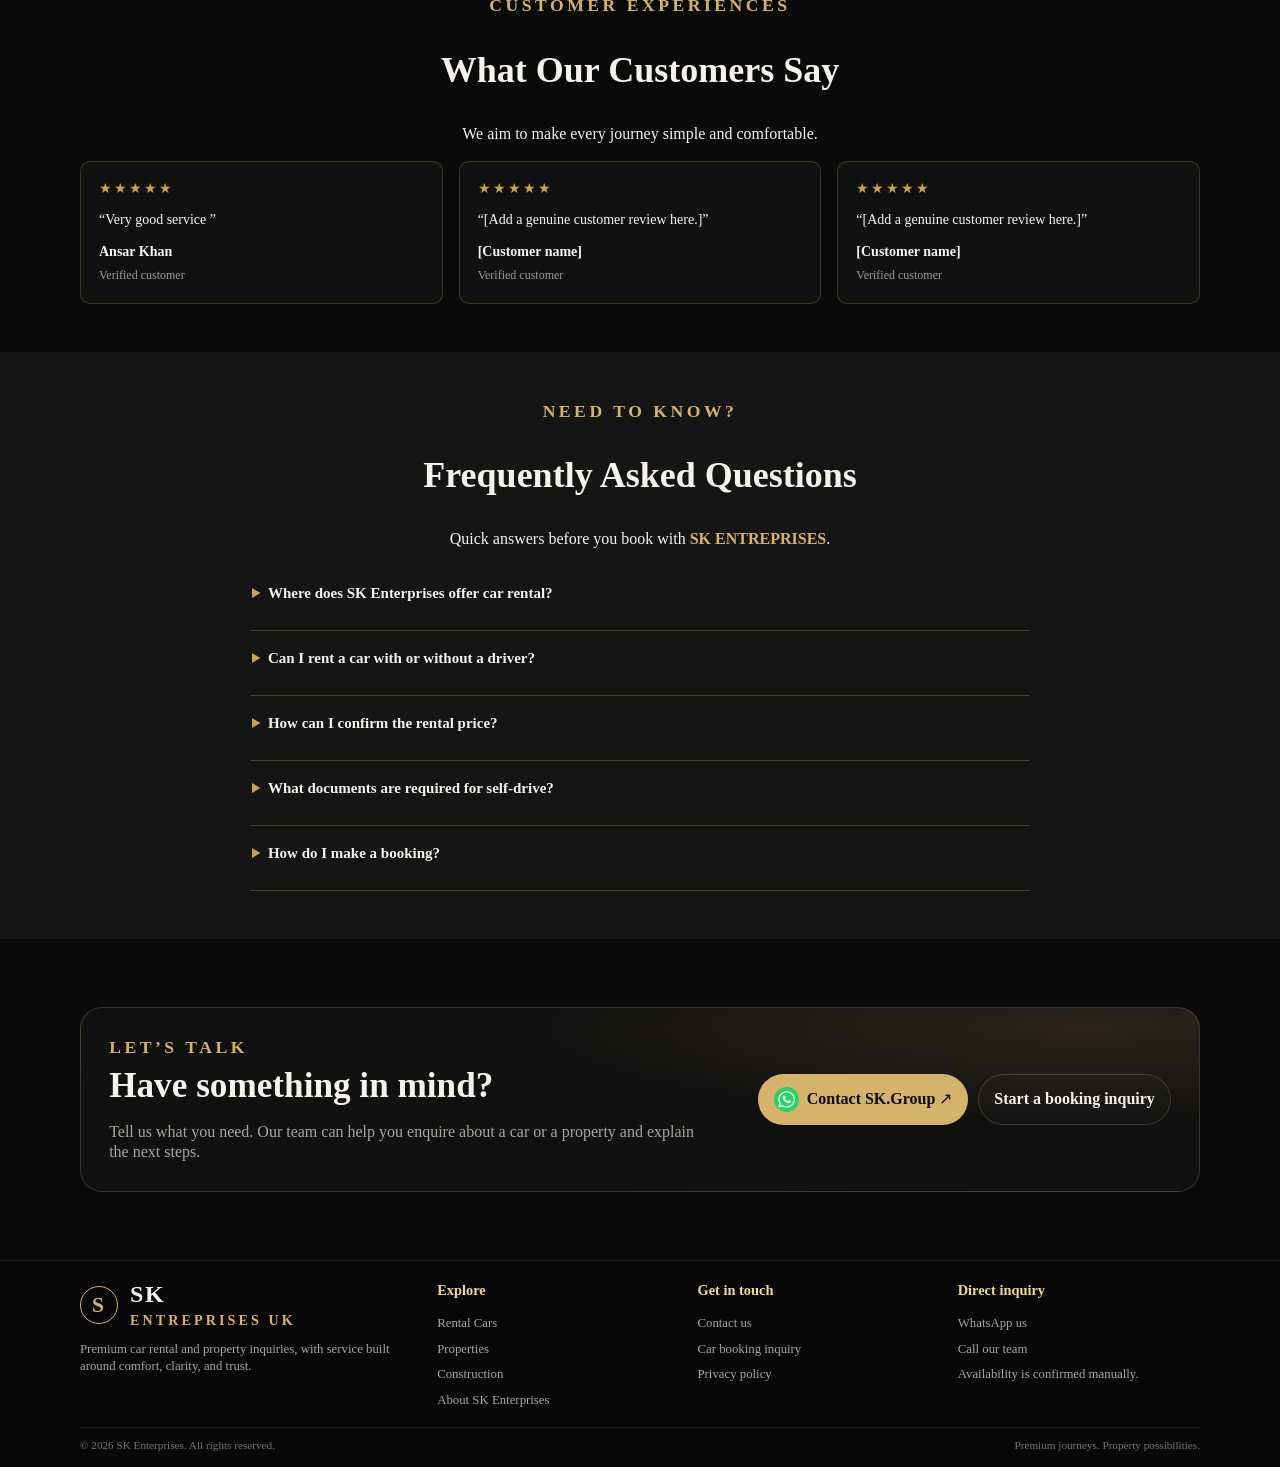
==== commit a69b7321: "dark and light mode functionality added" ====
--- a/index.html
+++ b/index.html
@@ -12,10 +12,13 @@
     <link rel="icon" href="images/branding/favicon.svg" type="image/svg+xml" />
     <link rel="stylesheet" href="css/components.css" />
     <link rel="stylesheet" href="css/style.css" />
-    <!-- <link rel="stylesheet" href="css/responsive.css" /> -->
-    <link rel="stylesheet" href="css/responsiveClaude.css" />
+
+    <!-- <link rel="stylesheet" href="css/responsiveClaude.css" /> -->
+    <link rel="stylesheet" href="css/responsive-pro.css" />
+    <link rel="stylesheet" href="css/theme.css" />
     <script defer src="js/config.js"></script>
     <script defer src="js/main.js"></script>
+    <script src="js/theme.js"></script>
   </head>
   <body>
     <header class="site-header">
@@ -23,7 +26,7 @@
         <a class="brand" href="index.html" aria-label="SK Enterprises home"
           ><span class="brand-mark">S</span
           ><span class="brand-copy"
-            ><strong>SK</strong><small>ENTREPRISES UK</small></span
+            ><strong>SK</strong><small>ENTERPRISES UK</small></span
           ></a
         >
         <nav
@@ -31,10 +34,11 @@
           id="primary-navigation"
           aria-label="Main navigation"
         >
-          <a href="index.html">Home</a><a href="cars.html">Cars</a
-          ><a href="properties.html">Properties</a
-          ><a href="construction.html">Construction</a
-          ><a href="about.html">About</a><a href="contact.html">Contact</a>
+          <a href="index.html">Home</a>
+          <a href="cars.html">Cars</a>
+          <a href="properties.html">Properties</a>
+          <a href="construction.html">Construction</a>
+          <a href="about.html">About</a><a href="contact.html">Contact</a>
         </nav>
         <div class="nav-actions">
           <span
@@ -85,7 +89,10 @@
           "
         >
           <div class="sk-enterprises-slide__content">
-            <span class="hero-kicker">CONSTRUCTION & DEVELOPMENT</span>
+            <span class="hero-kicker"
+              ><strong style="color: aliceblue; font-size: 18px">SK</strong>
+              CONSTRUCTION & DEVELOPMENT</span
+            >
             <h1>Building a Better<br /><em>Tomorrow.</em></h1>
             <p>
               Discover SK Enterprises construction, renovation and development
@@ -101,7 +108,10 @@
           "
         >
           <div class="sk-enterprises-slide__content">
-            <span class="hero-kicker">REAL ESTATE</span>
+            <span class="hero-kicker"
+              ><strong style="color: aliceblue; font-size: 18px">SK</strong>
+              REAL ESTATE</span
+            >
             <h1>Find Your Perfect<br /><em>Property.</em></h1>
             <p>
               Explore property opportunities and contact our team for details.
@@ -508,7 +518,7 @@
                 ><span
                   ><img
                     class="whatsapp-Logo"
-                    src="/images/whatsapp.logo.png"
+                    src="images/whatsapp.logo.png"
                     alt="" /></span
                 >Contact SK.Group ↗</a
               ><a class="btn btn--outline" href="booking.html"
--- a/css/style.css
+++ b/css/style.css
@@ -645,3 +645,7 @@
   line-height: 1.7;
   margin: 12px 0 2px;
 }
+.whatsapp-Logo {
+  width: 25px;
+  border-radius: 50%;
+}
--- a/css/responsiveClaude.css
+++ b/css/responsiveClaude.css
@@ -515,10 +515,7 @@
     padding: 18px;
   }
 }
-.whatsapp-Logo {
-  width: 25px;
-  border-radius: 50%;
-}
+
 @media (max-width: 600px) {
   .sk-enterprises-slider {
     height: 410px;
--- a/css/responsive-pro.css
+++ b/css/responsive-pro.css
@@ -0,0 +1,692 @@
+/* ==========================================================================
+   SK ENTERPRISES — responsive-pro.css  (v2)
+   --------------------------------------------------------------------------
+   Is file ko sab se LAST mein load karein (components.css, style.css ke baad)
+   aur purani responsiveClaude.css ki jagah lagayein:
+
+   <link rel="stylesheet" href="css/components.css" />
+   <link rel="stylesheet" href="css/style.css" />
+   <link rel="stylesheet" href="css/responsive-pro.css" />
+
+   FILE KA STRUCTURE (step by step):
+   STEP 1   Design tokens        -> fluid spacing / container (ek jagah se control)
+   STEP 2   Global safety        -> overflow, images, tap, focus, reduced-motion
+   STEP 3   Fluid typography     -> headings screen ke saath khud scale hon
+   STEP 4   Intrinsic grids      -> cards / testimonials bina breakpoint ke adjust
+   STEP 5   Header + nav         -> desktop fit, hamburger, animated mobile menu
+   STEP 6   Hero slider          -> har screen par content fit
+   STEP 7   Sections             -> service strip, about, CTA, FAQ, filter bar
+   STEP 8   Forms + contact      -> inline-style wali 2-column grid ka fix
+   STEP 9   Details pages        -> car-details / property-details
+   STEP 10  Footer
+   STEP 11  Touch devices
+   STEP 12  Landscape phones + Print
+
+   BREAKPOINTS:
+   1100px  laptop chhota      | 1024px iPad landscape  (hamburger yahan se)
+    900px  iPad portrait      |  768px large phone
+    600px  phone              |  420px / 360px extra small
+   ========================================================================== */
+
+/* ==========================================================================
+   STEP 1 — DESIGN TOKENS
+   Yahan ke numbers badal dein, poori site ki spacing ek sath badal jayegi.
+   clamp(min, ideal, max) = screen chhoti ho to min, badi ho to max.
+   ========================================================================== */
+:root {
+  --gutter: clamp(14px, 4vw, 24px); /* container ke left/right ka gap */
+  --section-y: clamp(36px, 7vw, 68px); /* har section ka upar/neeche gap */
+  --header-h: 72px; /* header ki height (mobile par 64px) */
+  --tap: 44px; /* touch target ka minimum size */
+  --focus: 0 0 0 3px rgba(214, 179, 106, 0.45);
+}
+
+/* ==========================================================================
+   STEP 2 — GLOBAL SAFETY
+   ========================================================================== */
+html {
+  -webkit-text-size-adjust: 100%; /* iPhone landscape par font na barhe */
+  text-size-adjust: 100%;
+  scroll-padding-top: calc(
+    var(--header-h) + 12px
+  ); /* sticky header ke neeche anchors na chhupein */
+}
+body {
+  overflow-x: hidden; /* fallback */
+  overflow-x: clip; /* modern browsers: sticky header ko bhi break nahi karta */
+  min-width: 320px;
+  overflow-wrap: break-word;
+  -webkit-tap-highlight-color: rgba(214, 179, 106, 0.2);
+}
+img,
+video,
+iframe,
+svg {
+  max-width: 100%;
+}
+img {
+  height: auto;
+}
+
+/* Container: ab gutter token se chalta hai */
+.container {
+  width: min(1120px, calc(100% - var(--gutter) * 2));
+}
+.section {
+  padding-block: var(--section-y);
+}
+
+/* Keyboard users ke liye saaf focus ring (accessibility) */
+a:focus-visible,
+button:focus-visible,
+summary:focus-visible {
+  outline: 2px solid var(--gold);
+  outline-offset: 3px;
+  border-radius: 6px;
+}
+
+/* Jin ko animation se takleef hoti hai unke liye animation band */
+@media (prefers-reduced-motion: reduce) {
+  html {
+    scroll-behavior: auto;
+  }
+  *,
+  *::before,
+  *::after {
+    animation-duration: 0.01ms !important;
+    transition-duration: 0.01ms !important;
+  }
+  .sk-enterprises-slide {
+    transform: none !important;
+  }
+}
+
+/* ==========================================================================
+   STEP 3 — FLUID TYPOGRAPHY
+   Kuch headings aapki CSS mein bohat chhote ya fixed px mein hain; yahan
+   clamp() se un ko smooth banaya gaya hai.
+   ========================================================================== */
+.page-hero h1 {
+  font-size: clamp(1.75rem, 1rem + 4vw, 2.75rem);
+}
+.about-copy h2 {
+  font-size: clamp(1.85rem, 1rem + 4vw, 3.2rem);
+}
+.cta-panel h2 {
+  font-size: clamp(
+    1.45rem,
+    0.8rem + 3vw,
+    2.2rem
+  ); /* pehle 1rem tak chala jata tha */
+}
+.section-headingFAQ h2 {
+  font-size: clamp(1.6rem, 1rem + 3vw, 2.25rem); /* pehle fixed 36px */
+}
+.details-panel h1 {
+  font-size: clamp(1.6rem, 1rem + 3vw, 2.8rem);
+}
+.eyebrow {
+  font-size: clamp(0.8rem, 0.7rem + 0.5vw, 1.1rem);
+}
+
+/* ==========================================================================
+   STEP 4 — INTRINSIC GRIDS (breakpoints ki zaroorat nahi)
+   auto-fill + minmax = jitne cards fit hon utne columns, baqi neeche.
+   Result: desktop 3, iPad 2, phone 1 — khud ba khud.
+   ========================================================================== */
+.grid {
+  grid-template-columns: repeat(auto-fill, minmax(min(100%, 290px), 1fr));
+}
+.testimonial-grid {
+  grid-template-columns: repeat(auto-fit, minmax(min(100%, 260px), 1fr));
+}
+.card__topline {
+  flex-wrap: wrap; /* lamba price + pill ek line mein na phansein */
+}
+.card h3,
+.price {
+  overflow-wrap: anywhere;
+}
+.card__actions .btn {
+  flex: 1 1 auto; /* buttons jagah ke hisab se failein */
+}
+
+/* ==========================================================================
+   STEP 5 — HEADER + NAVIGATION
+   ========================================================================== */
+
+/* 5a. Chhoti laptop (1025–1100px): desktop nav fit karwane ke liye thora chhota */
+@media (max-width: 1100px) {
+  .navbar {
+    gap: 16px;
+  }
+  .nav-links {
+    gap: 14px;
+    font-size: 1.15rem;
+  }
+  .brand-copy strong {
+    font-size: 1.3rem;
+  }
+  .brand-copy small {
+    font-size: 0.75rem;
+  }
+}
+
+/* "Book a Car" button: .hidden class (display:block) ko theek karta hai */
+.nav-actions .btn {
+  display: inline-flex;
+  white-space: nowrap;
+}
+
+/* 5b. iPad aur us se chhota: hamburger menu */
+@media (max-width: 1024px) {
+  :root {
+    --header-h: 64px;
+  }
+  .navbar {
+    min-height: var(--header-h);
+    /* NOTE: .navbar ko relative nahi banaya, taake dropdown poori width le */
+  }
+  .nav-actions {
+    margin-left: auto;
+  }
+  .menu-toggle {
+    display: grid;
+    place-items: center;
+    flex-shrink: 0;
+  }
+
+  /* Dropdown menu — hidden hota hai, .is-open lagne par smooth khulta hai */
+  .nav-links {
+    position: absolute;
+    top: 100%;
+    left: 0;
+    right: 0;
+    display: flex;
+    flex-direction: column;
+    align-items: stretch;
+    gap: 0;
+    padding: 6px var(--gutter) 18px;
+    font-size: 1.1rem;
+    background: rgba(11, 11, 11, 0.98);
+    border-bottom: 1px solid var(--line);
+    box-shadow: var(--shadow);
+    max-height: calc(100vh - var(--header-h));
+    max-height: calc(100dvh - var(--header-h));
+    overflow-y: auto;
+    overscroll-behavior: contain;
+
+    visibility: hidden;
+    opacity: 0;
+    transform: translateY(-8px);
+    pointer-events: none;
+    transition:
+      opacity 0.22s ease,
+      transform 0.22s ease,
+      visibility 0.22s;
+  }
+  .nav-links.is-open {
+    visibility: visible;
+    opacity: 1;
+    transform: none;
+    pointer-events: auto;
+  }
+  .nav-links a {
+    padding: 15px 4px;
+    border-bottom: 1px solid rgba(255, 255, 255, 0.06);
+  }
+  .nav-links a:last-child {
+    border-bottom: 0;
+  }
+}
+
+/* 5c. Phone: brand aur button chhote taake ek line mein fit hon */
+@media (max-width: 600px) {
+  .navbar {
+    gap: 10px;
+  }
+  .brand {
+    gap: 8px;
+    letter-spacing: 0.06em;
+    min-width: 0;
+  }
+
+  .brand-mark {
+    width: 34px;
+    height: 34px;
+    font-size: 1.15rem;
+    flex-shrink: 0;
+  }
+  .brand-copy strong {
+    font-size: 1.15rem;
+  }
+  .brand-copy small {
+    font-size: 0.58rem;
+    letter-spacing: 0.14em;
+    margin-top: 3px;
+  }
+  .nav-actions {
+    gap: 8px;
+  }
+  .nav-actions .btn {
+    padding: 8px 12px;
+    font-size: 0.82rem;
+  }
+  .menu-toggle {
+    width: 40px;
+    height: 40px;
+  }
+  /* .hidden {
+    display: none;
+  } */
+  .nav-actions .btn {
+    display: none;
+  }
+}
+
+/* 5d. Bohat chhoti screen (≤360px): sirf hamburger */
+@media (max-width: 360px) {
+  .nav-actions .btn {
+    display: none;
+  }
+}
+
+/* ==========================================================================
+   STEP 6 — HERO SLIDER  (.sk-enterprises-slider)
+   ========================================================================== */
+.sk-enterprises-slider {
+  touch-action: pan-y; /* upar-neeche scroll chale, left-right swipe JS ke liye free */
+}
+
+@media (max-width: 1024px) {
+  .sk-enterprises-slider {
+    height: clamp(380px, 56vw, 480px);
+  }
+}
+
+@media (max-width: 600px) {
+  .sk-enterprises-slider {
+    height: 470px;
+  }
+  .sk-enterprises-slide {
+    padding: 28px 46px 56px; /* neeche dots ke liye jagah, dono taraf arrows ke liye */
+  }
+  .sk-enterprises-slide__content .hero-kicker {
+    font-size: 0.64rem;
+    letter-spacing: 0.14em;
+  }
+  .sk-enterprises-slide__content h1 {
+    font-size: clamp(1.9rem, 8.5vw, 2.6rem);
+    margin: 12px 0;
+  }
+  .sk-enterprises-slide__content p {
+    font-size: 0.92rem;
+    line-height: 1.55;
+    margin-bottom: 18px;
+  }
+  .sk-enterprises-slider__arrow {
+    width: 32px;
+    height: 32px;
+    font-size: 1.4rem;
+  }
+  .sk-enterprises-slider__prev {
+    left: 7px;
+  }
+  .sk-enterprises-slider__next {
+    right: 7px;
+  }
+  .sk-enterprises-slider__dots {
+    bottom: 16px;
+  }
+}
+
+@media (max-width: 360px) {
+  .sk-enterprises-slider {
+    height: 510px;
+  }
+  .sk-enterprises-slide {
+    padding-inline: 40px;
+  }
+}
+
+/* Purana .hero (agar kisi page par use ho) */
+@media (max-width: 900px) {
+  .hero {
+    min-height: 460px;
+  }
+  .hero-content {
+    padding: 52px 0 60px;
+  }
+}
+@media (max-width: 600px) {
+  .hero h1 {
+    letter-spacing: -0.04em;
+  }
+  .hero-note {
+    gap: 14px 22px;
+  }
+}
+.hero-buttons .btn {
+  flex: 0 1 auto;
+}
+@media (max-width: 480px) {
+  .hero-buttons .btn {
+    flex: 1 1 100%;
+  }
+}
+
+/* ==========================================================================
+   STEP 7 — SECTIONS
+   ========================================================================== */
+
+/* 7a. Section heading: tablet par upar-neeche */
+@media (max-width: 768px) {
+  .section-heading {
+    flex-direction: column;
+    align-items: flex-start;
+    gap: 8px;
+  }
+  .section-heading p {
+    max-width: 100%;
+  }
+  .page-hero {
+    padding: 40px 0 26px;
+  }
+  .page-hero p {
+    max-width: 100%;
+  }
+}
+
+/* 7b. Service strip (Car Rental / Real Estate / Assistance) */
+.service-point > div {
+  min-width: 0;
+}
+.service-icon {
+  flex-shrink: 0;
+}
+@media (max-width: 1100px) {
+  .service-point {
+    padding: 16px 14px;
+  }
+  .service-point strong {
+    font-size: 1.2rem;
+  }
+  .service-point span {
+    font-size: 0.9rem;
+  }
+}
+@media (max-width: 900px) {
+  .service-strip__inner {
+    grid-template-columns: 1fr;
+  }
+  .service-point {
+    border-right: 0;
+    border-bottom: 1px solid rgba(255, 255, 255, 0.07);
+  }
+  .service-point:last-child {
+    border-bottom: 0;
+  }
+}
+
+/* 7c. About (image + text) */
+@media (max-width: 900px) {
+  .about-grid {
+    grid-template-columns: 1fr;
+    gap: 28px;
+  }
+  .about-visual {
+    min-height: clamp(240px, 50vw, 340px);
+    border-radius: 18px;
+  }
+}
+
+/* 7d. CTA panel */
+@media (max-width: 900px) {
+  .cta-panel {
+    flex-direction: column;
+    align-items: flex-start;
+    gap: 22px;
+    padding: 26px 22px;
+  }
+  .cta-panel p {
+    max-width: 100%;
+  }
+}
+@media (max-width: 600px) {
+  .cta-panel {
+    padding: 22px 18px;
+    border-radius: 18px;
+  }
+  .cta-panel > div {
+    width: 100%;
+  }
+  .cta-panel .btn {
+    width: 100%; /* dono buttons poori width */
+  }
+}
+
+/* WhatsApp icon (button ke andar) */
+.whatsapp-Logo {
+  width: 25px;
+  height: 25px;
+  border-radius: 50%;
+  object-fit: cover;
+}
+
+/* 7e. Testimonials + FAQ */
+@media (max-width: 768px) {
+  .testimonials,
+  .faq {
+    padding: 36px 0;
+  }
+  .testimonial-card p {
+    line-height: 1.6; /* pehle 1.2 tha, padhne mein tang */
+  }
+  .faq-item summary {
+    padding-block: 2px;
+  }
+}
+.faq-item summary {
+  min-height: 32px;
+}
+
+/* 7f. Filter bar (cars / properties) */
+@media (max-width: 900px) {
+  .filter-bar {
+    grid-template-columns: 1fr 1fr;
+  }
+  .filter-bar > :first-child,
+  .filter-bar > .muted {
+    grid-column: 1 / -1;
+  }
+}
+@media (max-width: 560px) {
+  .filter-bar {
+    grid-template-columns: 1fr;
+    padding: 12px;
+  }
+}
+
+/* ==========================================================================
+   STEP 8 — FORMS + CONTACT PAGE
+   ========================================================================== */
+.field input,
+.field select,
+.field textarea {
+  min-width: 0; /* grid ke andar input bahar nahi nikalta */
+  max-width: 100%;
+}
+.field textarea {
+  resize: vertical;
+  min-height: 120px;
+}
+/* iPhone par date input ki alag shakal / overflow theek */
+.field input[type="date"],
+.field input[type="time"] {
+  -webkit-appearance: none;
+  appearance: none;
+  min-height: 46px;
+}
+
+@media (max-width: 680px) {
+  .form-card {
+    padding: 18px;
+  }
+  .form-grid {
+    grid-template-columns: 1fr;
+  }
+}
+@media (max-width: 600px) {
+  .form-card .btn {
+    width: 100%;
+  }
+}
+
+/* Contact page: HTML mein inline style se 2-column grid laga hai
+   (grid-template-columns: 0.75fr 1.25fr). Inline style ko sirf !important
+   hara sakta hai, is liye yahan use kiya gaya hai. */
+@media (max-width: 900px) {
+  .container[style*="grid-template-columns"] {
+    grid-template-columns: 1fr !important;
+    gap: 22px !important;
+  }
+}
+
+/* ==========================================================================
+   STEP 9 — DETAILS PAGES (car-details / property-details)
+   ========================================================================== */
+@media (max-width: 900px) {
+  .details-layout {
+    grid-template-columns: 1fr;
+    gap: 22px;
+  }
+  .details-image {
+    border-radius: 16px;
+  }
+}
+@media (max-width: 600px) {
+  .details-panel {
+    padding: 16px;
+  }
+  .details-panel .card__actions .btn {
+    flex: 1 1 100%; /* Book / WhatsApp / Call: har button poori width */
+  }
+}
+@media (max-width: 380px) {
+  .spec-grid {
+    grid-template-columns: 1fr;
+  }
+}
+
+/* ==========================================================================
+   STEP 10 — FOOTER
+   ========================================================================== */
+.site-footer {
+  padding-left: env(safe-area-inset-left);
+  padding-right: env(safe-area-inset-right);
+  padding-bottom: calc(14px + env(safe-area-inset-bottom));
+}
+@media (max-width: 1024px) {
+  .footer-grid {
+    grid-template-columns: repeat(auto-fit, minmax(150px, 1fr));
+    gap: 22px 18px;
+  }
+  .footer-about {
+    grid-column: 1 / -1;
+  }
+  .footer-about p {
+    max-width: 520px;
+  }
+}
+@media (max-width: 600px) {
+  .footer-bottom {
+    flex-direction: column;
+    gap: 6px;
+  }
+}
+@media (max-width: 420px) {
+  .footer-grid {
+    grid-template-columns: 1fr;
+  }
+}
+
+/* Toast (notification) phone par screen ke andar rahe */
+.toast {
+  bottom: calc(22px + env(safe-area-inset-bottom));
+  max-width: calc(100% - 28px);
+  text-align: center;
+}
+
+/* ==========================================================================
+   STEP 11 — TOUCH DEVICES (phone / iPad)
+   Hover sirf mouse par hota hai, touch par "chipak" jata hai — isko band
+   karte hain, aur buttons ko ungli ke size ka banate hain.
+   ========================================================================== */
+@media (hover: none) and (pointer: coarse) {
+  .card:hover,
+  .btn--gold:hover,
+  .testimonial-card:hover {
+    transform: none;
+  }
+  .card:hover .card__image img {
+    transform: none;
+  }
+  .testimonial-card:hover {
+    background-color: #111; /* hover ka gold background touch par na rahe */
+  }
+  .btn,
+  .menu-toggle,
+  .filter-control {
+    min-height: var(--tap);
+  }
+  .nav-links a {
+    min-height: var(--tap);
+    display: flex;
+    align-items: center;
+  }
+  /* 16px se chhota text ho to iPhone input par zoom kar deta hai */
+  .field input,
+  .field select,
+  .field textarea,
+  .filter-control {
+    font-size: 16px;
+  }
+}
+
+/* ==========================================================================
+   STEP 12 — LANDSCAPE PHONES + PRINT
+   ========================================================================== */
+@media (max-height: 500px) and (orientation: landscape) {
+  .sk-enterprises-slider {
+    height: max(300px, calc(100vh - var(--header-h)));
+    height: max(300px, calc(100svh - var(--header-h)));
+  }
+  .sk-enterprises-slide {
+    padding-block: 14px 40px;
+  }
+  .sk-enterprises-slide__content h1 {
+    font-size: clamp(1.4rem, 4.5vw, 2rem);
+    margin: 6px 0;
+  }
+  .sk-enterprises-slide__content p {
+    margin-bottom: 10px;
+    line-height: 1.45;
+  }
+  .hero {
+    min-height: 0;
+  }
+}
+
+@media print {
+  .site-header,
+  .sk-enterprises-slider__arrow,
+  .sk-enterprises-slider__dots,
+  .menu-toggle,
+  .toast {
+    display: none !important;
+  }
+  body {
+    background: #fff;
+    color: #000;
+  }
+}
--- a/css/theme.css
+++ b/css/theme.css
@@ -0,0 +1,301 @@
+/* ==========================================================================
+   SK ENTERPRISES — theme.css  (Dark / Light mode)
+   --------------------------------------------------------------------------
+   Save as:  css/theme.css
+   Load order (sab se LAST):
+     components.css -> style.css -> responsive-pro.css -> theme.css
+
+   Kaise kaam karta hai:
+   - Dark mode aapka original design hai (kuch change nahi).
+   - JS <html data-theme="light"> ya "dark" lagata hai.
+   - Is file mein sirf html[data-theme="light"] ke overrides hain.
+
+   STEP 1  Light colour variables (--black, --text, --gold ...)
+   STEP 2  Jo colours CSS mein hard-coded thay unke light versions
+   STEP 3  Photo ke upar wale elements (slider / about stamp) dark hi rahein
+   STEP 4  Toggle button ka design (dark + light dono mein)
+   STEP 5  Smooth switch animation
+   ========================================================================== */
+
+/* ==========================================================================
+   STEP 1 — LIGHT MODE VARIABLES
+   Aapki components.css ke variables yahan override hote hain.
+   Ye color badal dein to poori light theme badal jayegi.
+   ========================================================================== */
+html[data-theme="light"] {
+  color-scheme: light;
+  --black: #faf7f0; /* page background (cream) */
+  --surface: #ffffff; /* cards */
+  --surface-2: #f3eee2;
+  --gold: #8f6a1a; /* text ke liye gehra gold (white par readable) */
+  --gold-light: #7a5a12;
+  --text: #1c1a16;
+  --muted: #5f5b52;
+  --line: rgba(143, 106, 26, 0.3);
+  --shadow: 0 18px 50px rgba(60, 45, 10, 0.14);
+}
+
+/* ==========================================================================
+   STEP 2 — HARD-CODED COLOURS KE LIGHT VERSIONS
+   ========================================================================== */
+
+/* --- components.css wale --- */
+html[data-theme="light"] .section--soft {
+  background: linear-gradient(180deg, #f3eee2, #faf7f0);
+}
+html[data-theme="light"] .card {
+  border-color: rgba(0, 0, 0, 0.08);
+  box-shadow: 0 2px 10px rgba(60, 45, 10, 0.05);
+}
+html[data-theme="light"] .card:hover {
+  border-color: var(--line);
+}
+html[data-theme="light"] .card__image {
+  background: #e9e4d8;
+}
+html[data-theme="light"] .text-link:hover {
+  color: var(--text);
+}
+html[data-theme="light"] .btn--outline {
+  background: rgba(0, 0, 0, 0.02);
+}
+
+/* Gold button: background gold hi rahe, text hamesha gehra (readable) */
+html[data-theme="light"] .btn--gold {
+  background: #d6b36a;
+  color: #17130a;
+}
+html[data-theme="light"] .btn--gold:hover {
+  background: #e4c47f;
+  color: #17130a;
+}
+
+/* Forms */
+html[data-theme="light"] .field label {
+  color: var(--text);
+}
+html[data-theme="light"] .field input,
+html[data-theme="light"] .field select,
+html[data-theme="light"] .field textarea,
+html[data-theme="light"] .filter-control {
+  background: #ffffff;
+  border-color: #d8d1bf;
+  color: var(--text);
+}
+html[data-theme="light"] .field select option {
+  background: #ffffff;
+  color: var(--text);
+}
+html[data-theme="light"] .field input::placeholder,
+html[data-theme="light"] .field textarea::placeholder {
+  color: #8a857a;
+}
+html[data-theme="light"] .empty-state {
+  border-color: #cfc7b2;
+}
+html[data-theme="light"] .page-hero {
+  background:
+    radial-gradient(
+      ellipse at 80% 0%,
+      rgba(214, 179, 106, 0.22),
+      transparent 40%
+    ),
+    #f3eee2;
+  border-bottom-color: rgba(0, 0, 0, 0.07);
+}
+
+/* --- style.css wale --- */
+html[data-theme="light"] .site-header {
+  background: rgba(255, 255, 255, 0.9);
+  border-bottom-color: rgba(0, 0, 0, 0.08);
+}
+html[data-theme="light"] .nav-links {
+  color: #3b372f;
+}
+html[data-theme="light"] .service-strip {
+  background: #f3eee2;
+  border-block-color: rgba(0, 0, 0, 0.07);
+}
+html[data-theme="light"] .service-point {
+  border-right-color: rgba(0, 0, 0, 0.08);
+}
+html[data-theme="light"] .cta-panel {
+  background:
+    radial-gradient(
+      ellipse at 90% 10%,
+      rgba(214, 179, 106, 0.2),
+      transparent 40%
+    ),
+    #ffffff;
+}
+html[data-theme="light"] .site-footer {
+  background: #f1ece0;
+  border-top-color: rgba(0, 0, 0, 0.08);
+}
+html[data-theme="light"] .footer-bottom {
+  border-top-color: rgba(0, 0, 0, 0.08);
+  color: #7a756a;
+}
+html[data-theme="light"] .filter-bar {
+  background: #ffffff;
+  border-color: rgba(0, 0, 0, 0.08);
+}
+html[data-theme="light"] .details-image {
+  background: #e9e4d8;
+}
+/* Aapka .details-panel maroon (#4a0404) hai — light mode mein text gum ho
+   jata, is liye light mein white panel */
+html[data-theme="light"] .details-panel {
+  background: #ffffff;
+  box-shadow: 0 2px 14px rgba(60, 45, 10, 0.08);
+}
+html[data-theme="light"] .spec-item {
+  background: #f3eee2;
+}
+
+/* Testimonials + FAQ */
+html[data-theme="light"] .testimonial-card {
+  background: #ffffff;
+  color: var(--text);
+  border-color: rgba(143, 106, 26, 0.3);
+}
+html[data-theme="light"] .testimonial-card:hover {
+  background-color: #fbf5e6;
+  border-color: var(--gold);
+}
+html[data-theme="light"] .testimonial-card span {
+  color: #6b665b;
+}
+html[data-theme="light"] .stars {
+  color: #b8891f;
+}
+html[data-theme="light"] .faq {
+  background: #f3eee2;
+}
+html[data-theme="light"] .faq-item {
+  border-bottom-color: rgba(143, 106, 26, 0.35);
+}
+html[data-theme="light"] .faq-item p {
+  color: var(--muted);
+}
+
+/* Mobile menu (responsive-pro.css ka dropdown) */
+@media (max-width: 1024px) {
+  html[data-theme="light"] .nav-links {
+    background: rgba(255, 255, 255, 0.98);
+  }
+  html[data-theme="light"] .nav-links a {
+    border-bottom-color: rgba(0, 0, 0, 0.07);
+  }
+}
+@media (max-width: 900px) {
+  html[data-theme="light"] .service-point {
+    border-bottom-color: rgba(0, 0, 0, 0.08);
+  }
+}
+
+/* ==========================================================================
+   STEP 3 — PHOTO KE UPAR WALE ELEMENTS
+   Slider / hero / about-stamp photo ke upar hain jis par dark overlay hai,
+   is liye wahan text light hi rehna chahiye (light mode mein bhi).
+   ========================================================================== */
+html[data-theme="light"] .about-stamp {
+  color: #f6f3ec;
+}
+html[data-theme="light"] .about-stamp strong {
+  color: #f1d99c;
+}
+html[data-theme="light"] .hero h1,
+html[data-theme="light"] .hero .hero-note strong {
+  color: #f6f3ec;
+}
+html[data-theme="light"] .hero h1 span {
+  color: #d6b36a;
+}
+
+/* ==========================================================================
+   STEP 4 — THEME TOGGLE BUTTON (dono modes mein)
+   Button JS khud header mein banata hai (.nav-actions ke andar).
+   Dark mode mein ☀ (light par jane ke liye), light mode mein ☾.
+   ========================================================================== */
+.theme-toggle {
+  display: inline-grid;
+  place-items: center;
+  flex-shrink: 0;
+  width: 40px;
+  height: 40px;
+  padding: 0;
+  border: 1px solid var(--line);
+  border-radius: 50%;
+  background: transparent;
+  color: var(--gold);
+  cursor: pointer;
+  transition:
+    background-color 0.2s ease,
+    border-color 0.2s ease,
+    transform 0.2s ease;
+}
+.theme-toggle:hover {
+  background: rgba(214, 179, 106, 0.14);
+  border-color: var(--gold);
+}
+.theme-toggle:active {
+  transform: scale(0.92);
+}
+.theme-toggle svg {
+  width: 20px;
+  height: 20px;
+  fill: none;
+  stroke: currentColor;
+  stroke-width: 1.8;
+  stroke-linecap: round;
+  stroke-linejoin: round;
+}
+/* Dark mode: sun dikhao | Light mode: moon dikhao */
+.theme-toggle .icon-moon {
+  display: none;
+}
+html[data-theme="light"] .theme-toggle .icon-sun {
+  display: none;
+}
+html[data-theme="light"] .theme-toggle .icon-moon {
+  display: block;
+}
+
+@media (hover: none) and (pointer: coarse) {
+  .theme-toggle {
+    width: 44px;
+    height: 44px;
+  }
+}
+@media (max-width: 600px) {
+  .theme-toggle {
+    width: 38px;
+    height: 38px;
+  }
+  .theme-toggle svg {
+    width: 18px;
+    height: 18px;
+  }
+}
+
+/* ==========================================================================
+   STEP 5 — SMOOTH SWITCH
+   JS 0.35 second ke liye <html> par .theme-transition lagata hai.
+   ========================================================================== */
+html.theme-transition *,
+html.theme-transition *::before,
+html.theme-transition *::after {
+  transition:
+    background-color 0.3s ease,
+    color 0.3s ease,
+    border-color 0.3s ease,
+    box-shadow 0.3s ease !important;
+}
+@media (prefers-reduced-motion: reduce) {
+  html.theme-transition *,
+  html.theme-transition *::before,
+  html.theme-transition *::after {
+    transition: none !important;
+  }
+}
